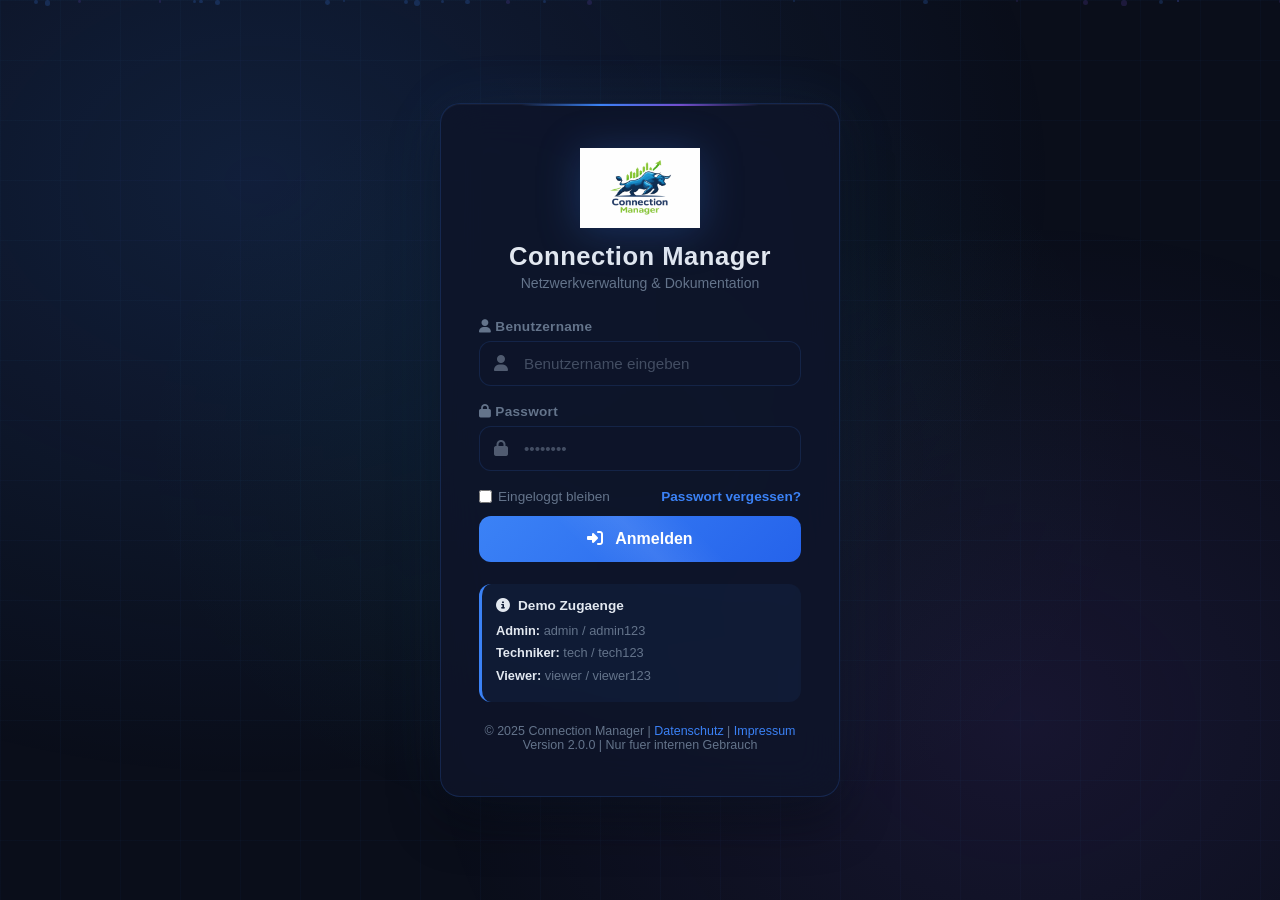
==== frontend/index.html @ 0a25d326 "Initial project cleanup for GitHub" ====
﻿<!doctype html>
<html lang="de">
<head>
  <meta charset="utf-8" />
  <meta name="viewport" content="width=device-width,initial-scale=1" />
  <title>Connection Manager</title>
  <link rel="icon" type="image/png" href="logo.png">
  <meta http-equiv="refresh" content="0; url=dashboard.html" />
  <link rel="stylesheet" href="styles.css" />
</head>
<body>
  <main class="page-wrap">
    <div class="card" style="max-width:560px; margin:60px auto; text-align:center;">
      <h1 class="card-title">Connection Manager</h1>
      <p class="card-subtitle">Weiterleitung zum Dashboard...</p>
      <p><a href="dashboard.html" class="btn btn-primary">Jetzt oeffnen</a></p>
    </div>
  </main>
  <script>
    window.location.replace("dashboard.html");
  </script>
</body>
</html>
---- frontend/styles.css ----
@import url("https://fonts.googleapis.com/css2?family=Inter:wght@400;500;600;700;800&display=swap");

:root {
  --topbar-height: 0px;
  --dock-zone-height: 112px;
  --dock-separator-height: 10px;
  --bg: #0a0a0c;
  --card: rgba(17, 24, 39, 0.72);
  --card-hover: rgba(30, 41, 59, 0.78);
  --text: #e2e8f0;
  --heading: #f8fafc;
  --muted: #94a3b8;
  --border: rgba(148, 163, 184, 0.18);
  --primary: #3b82f6;
  --secondary: #6366f1;
  --success: #10b981;
  --danger: #ef4444;
  --warn: #f59e0b;
  --shadow: 0 20px 44px rgba(0, 0, 0, 0.35);
  --radius-lg: 20px;
  --radius-md: 16px;
  --radius-sm: 12px;
}

/* ── Light Mode ───────────────────────────────────────────── */
body.light-mode {
  --bg: #f4f6f9;
  --card: rgba(255, 255, 255, 0.92);
  --card-hover: rgba(255, 255, 255, 1);
  --text: #1e293b;
  --heading: #0f172a;
  --muted: #64748b;
  --border: rgba(148, 163, 184, 0.28);
  --shadow: 0 4px 24px rgba(0, 0, 0, 0.06);
  --surface-2: #f1f5f9;
  --surface-3: #f8fafc;
  --card-bg: #ffffff;
  --text-muted: #64748b;
  background: linear-gradient(160deg, #f4f6f9 0%, #eaecf1 60%, #e2e5eb 100%) !important;
  color: #1e293b;
}

/* ── Dock / Navigation ── */
body.light-mode .dock-zone {
  background: linear-gradient(180deg, #e8eaef, #dfe2e8);
  border-top: 2px solid rgba(148, 163, 184, 0.3);
  box-shadow: 0 -8px 24px rgba(0, 0, 0, 0.04);
}
body.light-mode .bottom-dock {
  background: rgba(255, 255, 255, 0.97);
  border-color: rgba(148, 163, 184, 0.3);
  box-shadow: 0 8px 32px rgba(0, 0, 0, 0.08);
}
body.light-mode .dock-brand { color: #0f172a; }
body.light-mode .dock-item {
  background: rgba(255, 255, 255, 0.6);
  color: #475569;
}
body.light-mode .dock-item:hover {
  color: #1e293b;
  background: rgba(59, 130, 246, 0.08);
  border-color: rgba(59, 130, 246, 0.3);
}
body.light-mode .dock-item.active {
  color: #1e40af;
  border-color: rgba(59, 130, 246, 0.5);
  background: rgba(59, 130, 246, 0.1);
}

/* ── Cards ── */
body.light-mode .card {
  background: rgba(255, 255, 255, 0.92);
  border-color: rgba(148, 163, 184, 0.22);
  box-shadow: 0 2px 12px rgba(0, 0, 0, 0.04);
  backdrop-filter: none;
}

/* ── Form Controls ── */
body.light-mode input,
body.light-mode select,
body.light-mode textarea {
  background: #ffffff;
  border-color: rgba(148, 163, 184, 0.35);
  color: #1e293b;
}
body.light-mode input::placeholder,
body.light-mode textarea::placeholder {
  color: #94a3b8;
}
body.light-mode input:focus,
body.light-mode select:focus,
body.light-mode textarea:focus {
  border-color: rgba(59, 130, 246, 0.6);
  box-shadow: 0 0 0 3px rgba(59, 130, 246, 0.12);
}

/* ── Buttons ── */
body.light-mode .btn,
body.light-mode button.btn {
  background: #ffffff;
  border-color: rgba(148, 163, 184, 0.3);
  color: #334155;
  box-shadow: 0 1px 3px rgba(0, 0, 0, 0.04);
}
body.light-mode .btn:hover,
body.light-mode button.btn:hover {
  background: #f1f5f9;
  border-color: rgba(148, 163, 184, 0.45);
}
body.light-mode .btn-primary {
  background: linear-gradient(135deg, #3b82f6, #2563eb);
  border-color: rgba(59, 130, 246, 0.65);
  color: #ffffff;
}
body.light-mode .btn-primary:hover {
  background: linear-gradient(135deg, #2563eb, #1d4ed8);
}

/* ── Tables ── */
body.light-mode .table {
  --bs-table-bg: transparent;
  --bs-table-color: #1e293b;
  --bs-table-border-color: rgba(148, 163, 184, 0.2);
  color: #1e293b;
}
body.light-mode .table td,
body.light-mode .table th,
body.light-mode .table-striped > tbody > tr:nth-of-type(odd) > * {
  color: #1e293b;
}
body.light-mode .table-striped > tbody > tr:nth-of-type(odd) > * {
  --bs-table-accent-bg: rgba(59, 130, 246, 0.03);
}
body.light-mode .table-list-table thead th,
body.light-mode .table thead th,
body.light-mode .table-responsive thead th {
  background: #f1f5f9;
  color: #475569;
  border-bottom-color: rgba(148, 163, 184, 0.2);
}
body.light-mode .table-list-table tbody td {
  background: rgba(255, 255, 255, 0.6);
  border-bottom-color: rgba(148, 163, 184, 0.12);
}
body.light-mode .table-scroll,
body.light-mode .table-responsive {
  background: rgba(255, 255, 255, 0.7);
  border-color: rgba(148, 163, 184, 0.22);
}

/* ── Tabs ── */
body.light-mode .nav-tabs .nav-link {
  color: #64748b;
}
body.light-mode .nav-tabs .nav-link.active {
  color: #1e293b;
  background: rgba(59, 130, 246, 0.08);
  border-color: rgba(59, 130, 246, 0.3);
}

/* ── Modals ── */
body.light-mode .modal-content {
  background: #ffffff;
  border-color: rgba(148, 163, 184, 0.25);
  color: #1e293b;
}
body.light-mode .modal-bg .modal-panel {
  background: #ffffff;
  border-color: rgba(148, 163, 184, 0.25);
}
body.light-mode .cc-modal-shell {
  background: #ffffff;
  border-color: rgba(148, 163, 184, 0.25);
}
body.light-mode .cc-modal-header {
  background: #f8fafc;
  border-bottom-color: rgba(148, 163, 184, 0.2);
}

/* ── Toasts ── */
body.light-mode .toast {
  background: rgba(255, 255, 255, 0.96);
  border-color: rgba(148, 163, 184, 0.2);
  color: #1e293b;
}

/* ── Links ── */
body.light-mode a { color: #334155; }
body.light-mode a:hover { color: #0f172a; }

/* ── Scrollbars (light mode) ── */
body.light-mode ::-webkit-scrollbar { width: 6px; height: 6px; }
body.light-mode ::-webkit-scrollbar-thumb { background: rgba(148, 163, 184, 0.35); border-radius: 4px; }
body.light-mode ::-webkit-scrollbar-thumb:hover { background: rgba(148, 163, 184, 0.55); }
body.light-mode ::-webkit-scrollbar-track { background: rgba(148, 163, 184, 0.08); }

/* ── UserBox ── */
body.light-mode .userbox .ub-name { color: #0f172a; }
body.light-mode .userbox .ub-role { color: #64748b; }
body.light-mode .userbox .ub-logout {
  background: #ffffff;
  border-color: rgba(148, 163, 184, 0.3);
  color: #334155;
}

/* ── Accordion ── */
body.light-mode .accordion-item {
  background: #ffffff;
  border-color: rgba(148, 163, 184, 0.2);
}
body.light-mode .accordion-body {
  border-top-color: rgba(148, 163, 184, 0.15);
}

/* ── List group ── */
body.light-mode .list-group-item {
  background: #ffffff;
  border-color: rgba(148, 163, 184, 0.2);
  color: #475569;
}
body.light-mode .list-group-item.active,
body.light-mode .list-group-item:hover {
  background: rgba(59, 130, 246, 0.06);
  border-color: rgba(59, 130, 246, 0.25);
  color: #1e40af;
}

/* ── Stat cards ── */
body.light-mode .stat-card {
  background: #ffffff;
  border-color: rgba(148, 163, 184, 0.2);
}

/* ── Empty state ── */
body.light-mode .empty-state {
  border-color: rgba(148, 163, 184, 0.3);
  color: #64748b;
}

/* ── Patchpanel Explorer ── */
body.light-mode .pp-card {
  background: #ffffff;
  border-color: rgba(148, 163, 184, 0.2);
}
body.light-mode .pp-detail-slot {
  background: #ffffff;
  border-color: rgba(148, 163, 184, 0.2);
}
body.light-mode .pp-explorer-sidebar { color: #334155; }
body.light-mode .pp-acc-head { color: #475569; }
body.light-mode .pp-acc-head.active { color: #2563eb; background: rgba(59, 130, 246, 0.06); }
body.light-mode .pp-loc-item { color: #334155; }
body.light-mode .pp-loc-item.active { color: #2563eb; background: rgba(59, 130, 246, 0.08); }
body.light-mode .pp-port-popup {
  background: #ffffff;
  border-color: rgba(148, 163, 184, 0.25);
  box-shadow: 0 8px 28px rgba(0, 0, 0, 0.1);
}
body.light-mode .pp-cass-mini-card {
  background: #f8fafc;
  border-color: rgba(148, 163, 184, 0.2);
}

/* ── Cross-Connect modal ── */
body.light-mode .cc-side-card {
  background: #f8fafc;
  border-color: rgba(148, 163, 184, 0.2);
}

/* ── Cassette ── */
body.light-mode .cassette-card {
  background: #f8fafc;
  border-color: rgba(148, 163, 184, 0.2);
}

/* Theme toggle button in dock */
.theme-toggle-btn {
  border: 1px solid var(--border);
  background: rgba(148, 163, 184, 0.1);
  color: var(--muted);
  border-radius: 10px;
  width: 36px; height: 36px;
  display: flex; align-items: center; justify-content: center;
  cursor: pointer;
  font-size: 1.1rem;
  transition: background 0.2s, border-color 0.2s, color 0.2s;
  flex-shrink: 0;
}
.theme-toggle-btn:hover {
  background: rgba(59, 130, 246, 0.15);
  border-color: rgba(59, 130, 246, 0.35);
  color: var(--text);
}

* {
  box-sizing: border-box;
}

html,
body {
  height: 100%;
  width: 100%;
}

body {
  margin: 0;
  min-height: 100%;
  display: flex;
  flex-direction: column;
  color: var(--text);
  background:
    radial-gradient(960px 460px at 8% -24%, rgba(59, 130, 246, 0.2), transparent 60%),
    radial-gradient(900px 500px at 110% 12%, rgba(99, 102, 241, 0.16), transparent 58%),
    linear-gradient(160deg, #08080a 0%, #0b0b0e 60%, #0f1118 100%);
  font-family: "Inter", "Segoe UI", Tahoma, sans-serif;
  line-height: 1.45;
  overflow: hidden;
}

body,
.card,
.topbar,
.row,
.table {
  color: var(--text);
}

h1,
h2,
h3 {
  color: var(--heading);
}

a {
  color: var(--text);
  text-decoration: none;
}

a:hover {
  color: #ffffff;
}

.topbar {
  display: none !important;
}

.topbar-inner {
  width: 100%;
  max-width: none !important;
  margin: 0 !important;
  height: var(--topbar-height);
  padding: 0 24px;
  display: flex;
  align-items: center;
  justify-content: center;
  gap: 10px;
}

.topbar-title {
  font-size: 1.05rem;
  font-weight: 800;
  letter-spacing: 0.3px;
  text-align: center;
}

.topbar-links {
  margin-left: auto;
  display: flex;
  align-items: center;
  gap: 8px;
  flex-wrap: wrap;
}

.topbar-links a {
  padding: 8px 12px;
  border-radius: 10px;
  border: 1px solid transparent;
  color: var(--muted);
  font-size: 0.9rem;
  transition: all 0.2s ease;
}

.topbar-links a.active,
.topbar-links a:hover {
  color: var(--text);
  border-color: var(--border);
  background: rgba(30, 41, 59, 0.35);
}

.page-wrap {
  flex: 1;
  min-height: 0;
  width: 100% !important;
  max-width: none !important;
  margin: 0 !important;
  padding: 0 !important;
  overflow: hidden;
}

.app-shell {
  min-height: 100%;
  width: 100%;
  max-width: none !important;
  display: grid;
  grid-template-rows: 1fr;
}

.main-content,
.main {
  height: calc(100vh - var(--topbar-height) - var(--dock-zone-height) - var(--dock-separator-height));
  width: 100%;
  max-width: none !important;
  margin: 0 !important;
  min-height: 0;
  overflow: hidden;
  overscroll-behavior: none;
  padding: 10px 24px 12px;
}

/* Migration-Audit: allow vertical scrolling */
.migration-audit-page .main-content {
  overflow-y: auto;
}
.migration-audit-page .main-content::-webkit-scrollbar { width: 6px; }
.migration-audit-page .main-content::-webkit-scrollbar-thumb { background: #555; border-radius: 4px; }
.migration-audit-page .main-content::-webkit-scrollbar-thumb:hover { background: #777; }
.migration-audit-page .main-content::-webkit-scrollbar-track { background: rgba(255,255,255,.05); border-radius: 4px; }

/* KW-Planning: allow vertical scrolling */
.kw-planning-page .main-content {
  overflow-y: auto;
}
.kw-planning-page .main-content::-webkit-scrollbar { width: 6px; }
.kw-planning-page .main-content::-webkit-scrollbar-thumb { background: #555; border-radius: 4px; }
.kw-planning-page .main-content::-webkit-scrollbar-thumb:hover { background: #777; }
.kw-planning-page .main-content::-webkit-scrollbar-track { background: rgba(255,255,255,.05); border-radius: 4px; }

/* Historical-Archive: allow vertical scrolling */
.historical-archive-page .main-content {
  overflow-y: auto;
}
.historical-archive-page .main-content::-webkit-scrollbar { width: 6px; }
.historical-archive-page .main-content::-webkit-scrollbar-thumb { background: #555; border-radius: 4px; }
.historical-archive-page .main-content::-webkit-scrollbar-thumb:hover { background: #777; }
.historical-archive-page .main-content::-webkit-scrollbar-track { background: rgba(255,255,255,.05); border-radius: 4px; }

.container,
.container-sm,
.container-md,
.container-lg,
.container-xl,
.container-xxl,
.content,
.wrapper,
.page {
  max-width: none !important;
  width: 100% !important;
  margin: 0 !important;
}

.card {
  background: var(--card);
  border: 1px solid var(--border);
  border-radius: var(--radius-lg);
  box-shadow: var(--shadow);
  backdrop-filter: blur(14px);
  padding: 18px;
}

.card + .card {
  margin-top: 14px;
}

.card-title {
  margin: 0 0 8px;
  font-size: 1.2rem;
  font-weight: 700;
}

.card-subtitle,
.muted {
  color: var(--muted);
}

.small {
  font-size: 0.85rem;
}

.mono {
  font-family: ui-monospace, SFMono-Regular, Menlo, Monaco, Consolas, "Liberation Mono", "Courier New", monospace;
}

.top-toolbar {
  display: flex;
  align-items: center;
  gap: 12px;
  flex-wrap: wrap;
}

.top-toolbar .grow {
  flex: 1 1 280px;
}

.input,
.select,
.textarea,
input,
select,
textarea {
  width: 100%;
  color: var(--text);
  background: rgba(2, 6, 23, 0.6);
  border: 1px solid var(--border);
  border-radius: 14px;
  padding: 11px 12px;
  font-size: 0.94rem;
  outline: none;
  transition: border-color 0.2s ease, box-shadow 0.2s ease, background 0.2s ease;
}

.input::placeholder,
textarea::placeholder,
input::placeholder {
  color: var(--muted);
}

.input:focus,
.select:focus,
.textarea:focus,
input:focus,
select:focus,
textarea:focus {
  border-color: rgba(59, 130, 246, 0.78);
  box-shadow: 0 0 0 3px rgba(59, 130, 246, 0.22);
}

.btn,
button.btn {
  border: 1px solid var(--border);
  background: rgba(30, 41, 59, 0.5);
  color: var(--text);
  border-radius: 14px;
  padding: 10px 14px;
  font-weight: 600;
  cursor: pointer;
  transition: transform 0.15s ease, background 0.2s ease, border-color 0.2s ease;
}

.btn:hover,
button.btn:hover {
  transform: translateY(-1px);
  background: var(--card-hover);
  border-color: rgba(148, 163, 184, 0.36);
}

.btn:disabled,
button.btn:disabled {
  opacity: 0.55;
  cursor: not-allowed;
  transform: none;
}

.btn-primary {
  background: linear-gradient(135deg, var(--primary), #2563eb);
  border-color: rgba(59, 130, 246, 0.65);
  color: #ffffff;
}

.btn-primary:hover {
  background: linear-gradient(135deg, #2563eb, #1d4ed8);
}

.btn-secondary {
  background: linear-gradient(135deg, var(--secondary), #4f46e5);
  border-color: rgba(99, 102, 241, 0.65);
  color: #ffffff;
}

.btn-secondary:hover {
  background: linear-gradient(135deg, #4f46e5, #4338ca);
}

.btn-success {
  background: linear-gradient(135deg, var(--success), #059669);
  border-color: rgba(16, 185, 129, 0.55);
  color: #ffffff;
}

.btn-danger {
  background: linear-gradient(135deg, var(--danger), #dc2626);
  border-color: rgba(239, 68, 68, 0.55);
  color: #ffffff;
}

.badge {
  display: inline-flex;
  align-items: center;
  border-radius: 999px;
  padding: 4px 10px;
  font-size: 0.74rem;
  line-height: 1.1;
  font-weight: 700;
  border: 1px solid transparent;
  text-transform: lowercase;
}

.badge-success {
  background: rgba(16, 185, 129, 0.2);
  color: #6ee7b7;
  border-color: rgba(16, 185, 129, 0.4);
}

.badge-warning {
  background: rgba(245, 158, 11, 0.2);
  color: #fcd34d;
  border-color: rgba(245, 158, 11, 0.36);
}

.badge-danger {
  background: rgba(239, 68, 68, 0.2);
  color: #fca5a5;
  border-color: rgba(239, 68, 68, 0.36);
}

.badge-neutral {
  background: rgba(148, 163, 184, 0.14);
  color: #cbd5e1;
  border-color: rgba(148, 163, 184, 0.3);
}

.align-right {
  text-align: right;
}

.table-scroll {
  border: 1px solid var(--border);
  border-radius: 14px;
  background: rgba(12, 12, 17, 0.45);
  overflow: auto;
  width: 100%;
  max-width: none;
  max-height: calc(100vh - var(--topbar-height) - var(--dock-zone-height) - 180px);
}

.table-list-table,
.table-list {
  width: 100%;
  border-collapse: separate;
  border-spacing: 0;
}

.table-list-table thead th,
.table thead th,
.table-responsive thead th {
  position: sticky;
  top: 0;
  z-index: 5;
  background: rgba(15, 23, 42, 0.95);
  color: #cbd5e1;
  border-bottom: 1px solid var(--border);
  padding: 12px;
  text-align: left;
  font-size: 0.78rem;
  text-transform: uppercase;
  letter-spacing: 0.4px;
}

.table-list-table tbody td {
  border-bottom: 1px solid rgba(148, 163, 184, 0.14);
  padding: 12px;
  vertical-align: top;
  background: rgba(15, 23, 42, 0.28);
}

.table-list-table tbody tr:hover td {
  background: rgba(30, 41, 59, 0.35);
}

.row-actions {
  display: inline-flex;
  align-items: center;
  gap: 8px;
  justify-content: flex-end;
}

.table-list-rows {
  display: grid;
  gap: 10px;
}

.table-list-rows .row {
  display: grid;
  grid-template-columns: 140px 150px 1fr 1fr 140px 170px;
  gap: 12px;
  align-items: center;
  border: 1px solid var(--border);
  border-radius: 14px;
  background: rgba(12, 12, 18, 0.55);
  padding: 12px;
}

.table-list-rows .row.header {
  background: rgba(30, 41, 59, 0.35);
  color: #cbd5e1;
  font-size: 0.8rem;
  text-transform: uppercase;
  letter-spacing: 0.4px;
}

@media (max-width: 1300px) {
  .table-list-rows .row {
    grid-template-columns: 1fr;
    align-items: start;
  }

  .table-list-rows .row.header {
    display: none;
  }

  .row-actions {
    justify-content: flex-start;
  }

  .table-scroll { max-height: none; }
}

.skeleton-row td {
  padding: 12px;
}

.skeleton-line {
  width: 100%;
  height: 36px;
  border-radius: 10px;
  position: relative;
  overflow: hidden;
  background: rgba(148, 163, 184, 0.12);
}

.skeleton-line::after {
  content: "";
  position: absolute;
  inset: 0;
  transform: translateX(-100%);
  background: linear-gradient(90deg, transparent, rgba(148, 163, 184, 0.2), transparent);
  animation: shimmer 1.2s infinite;
}

@keyframes shimmer {
  100% {
    transform: translateX(100%);
  }
}

.accordion {
  display: grid;
  gap: 12px;
}

.accordion-item {
  border: 1px solid var(--border);
  border-radius: var(--radius-md);
  background: rgba(17, 17, 24, 0.72);
  overflow: hidden;
}

.accordion-header {
  width: 100%;
  border: 0;
  background: transparent;
  color: var(--text);
  padding: 14px 16px;
  text-align: left;
  display: flex;
  justify-content: space-between;
  align-items: center;
  font-weight: 700;
  cursor: pointer;
}

.accordion-body {
  padding: 0 16px 16px;
  border-top: 1px solid var(--border);
}

.accordion-item[data-open="false"] .accordion-body {
  display: none;
}

.form-grid {
  display: grid;
  grid-template-columns: repeat(2, minmax(0, 1fr));
  gap: 12px;
}

.field label {
  display: block;
  margin-bottom: 6px;
}

.form-grid .span-2 {
  grid-column: 1 / -1;
}

@media (max-width: 920px) {
  .form-grid {
    grid-template-columns: 1fr;
  }

  .form-grid .span-2 {
    grid-column: auto;
  }
}

.cc-modal-backdrop {
  position: fixed;
  inset: 0;
  background: rgba(0, 0, 0, 0.75);
  z-index: 120;
  overflow: auto;
  padding: 24px;
  display: flex;
  align-items: flex-start;
  justify-content: center;
  padding-top: 60px;
}

.cc-modal-shell {
  max-width: 1160px;
  margin: 0 auto;
  max-height: calc(100vh - 48px);
  overflow: auto;
  padding: 0;
  background: var(--surface-2, #1e293b);
  border: 1px solid var(--border);
  border-radius: 16px;
  box-shadow: 0 12px 48px rgba(0, 0, 0, 0.6);
}

.cc-modal-header {
  position: sticky;
  top: 0;
  z-index: 2;
  display: flex;
  align-items: center;
  justify-content: space-between;
  gap: 12px;
  padding: 16px 18px;
  border-bottom: 1px solid var(--border);
  background: rgba(10, 12, 20, 0.94);
  backdrop-filter: blur(14px);
}

.cc-modal-actions {
  display: flex;
  align-items: center;
  gap: 8px;
  flex-wrap: wrap;
}

.cc-modal-body {
  padding: 16px 18px 18px;
  display: grid;
  gap: 14px;
}

.cc-section {
  display: grid;
  gap: 10px;
}

.cc-section-title {
  font-size: 0.8rem;
  letter-spacing: 0.08em;
  text-transform: uppercase;
  color: var(--muted);
  font-weight: 700;
}

.cc-general-grid {
  display: grid;
  grid-template-columns: repeat(2, minmax(0, 1fr));
  gap: 10px;
}

.cc-sides-grid {
  display: grid;
  grid-template-columns: repeat(2, minmax(0, 1fr));
  gap: 10px;
}

.cc-side-card {
  border: 1px solid var(--border);
  border-radius: 14px;
  background: rgba(15, 23, 42, 0.38);
  padding: 12px;
  display: grid;
  gap: 10px;
}

.cc-card-title {
  font-weight: 700;
  font-size: 0.96rem;
}

.cc-side-grid {
  display: grid;
  grid-template-columns: repeat(2, minmax(0, 1fr));
  gap: 10px;
}

.cc-field {
  display: grid;
  gap: 6px;
}

.cc-label {
  font-size: 0.76rem;
  color: var(--muted);
  letter-spacing: 0.02em;
  text-transform: uppercase;
  font-weight: 700;
}

.cc-inline-field {
  display: flex;
  align-items: center;
  gap: 8px;
}

.cc-inline-field .select {
  flex: 1 1 auto;
}

.cc-meta-row {
  display: flex;
  align-items: center;
  justify-content: space-between;
  gap: 8px;
}

.cc-error {
  min-height: 1.05em;
  font-size: 0.76rem;
  color: #fca5a5;
}

.cc-map-row {
  display: grid;
  grid-template-columns: 90px minmax(0, 1fr);
  gap: 10px;
  align-items: start;
}

.cc-map-label {
  font-size: 0.8rem;
  color: var(--muted);
  text-transform: uppercase;
  letter-spacing: 0.08em;
  padding-top: 8px;
  font-weight: 700;
}

.cc-map-fields {
  display: grid;
  grid-template-columns: repeat(2, minmax(0, 1fr));
  gap: 10px;
}

.cc-map-footer {
  display: flex;
  align-items: center;
  justify-content: space-between;
  gap: 10px;
  flex-wrap: wrap;
}

.cc-checkbox {
  display: inline-flex;
  align-items: center;
  gap: 8px;
  font-size: 0.82rem;
}

.cc-cell {
  display: grid;
  gap: 2px;
}

.cc-cell-line {
  color: var(--text);
  font-size: 0.85rem;
  font-weight: 600;
}

.cc-cell-sub {
  color: var(--muted);
  font-size: 0.77rem;
}

.badge-free {
  background: rgba(16, 185, 129, 0.2);
  color: #6ee7b7;
  border-color: rgba(16, 185, 129, 0.42);
}

.badge-occupied {
  background: rgba(245, 158, 11, 0.2);
  color: #fcd34d;
  border-color: rgba(245, 158, 11, 0.42);
}

.badge-unavailable {
  background: rgba(239, 68, 68, 0.2);
  color: #fca5a5;
  border-color: rgba(239, 68, 68, 0.42);
}

@media (max-width: 1060px) {
  .cc-general-grid,
  .cc-sides-grid,
  .cc-side-grid,
  .cc-map-fields {
    grid-template-columns: 1fr;
  }
}

@media (max-width: 860px) {
  .cc-modal-backdrop {
    padding: 12px;
  }

  .cc-modal-shell {
    max-height: calc(100vh - 24px);
  }

  .cc-modal-header {
    flex-direction: column;
    align-items: stretch;
  }

  .cc-modal-actions {
    justify-content: flex-end;
  }

  .cc-map-row {
    grid-template-columns: 1fr;
    gap: 6px;
  }

  .cc-map-label {
    padding-top: 0;
  }
}

.toast-wrap {
  position: fixed;
  right: 16px;
  top: calc(var(--topbar-height) + 10px);
  z-index: 200;
  display: grid;
  gap: 8px;
  max-width: 360px;
}

.toast {
  background: rgba(14, 14, 20, 0.92);
  border: 1px solid var(--border);
  border-left: 4px solid #64748b;
  border-radius: 12px;
  padding: 10px 12px;
  color: var(--text);
  font-size: 0.88rem;
}

.toast.success {
  border-left-color: var(--success);
}

.toast.error {
  border-left-color: var(--danger);
}

.toast.info {
  border-left-color: var(--primary);
}

.spinner {
  width: 18px;
  height: 18px;
  border: 2px solid rgba(148, 163, 184, 0.35);
  border-top-color: var(--primary);
  border-radius: 50%;
  animation: spin 0.7s linear infinite;
}

@keyframes spin {
  from {
    transform: rotate(0deg);
  }
  to {
    transform: rotate(360deg);
  }
}

.stat-grid {
  display: grid;
  grid-template-columns: repeat(3, minmax(0, 1fr));
  gap: 10px;
}

@media (max-width: 920px) {
  .stat-grid {
    grid-template-columns: 1fr;
  }
}

.stat-card {
  background: rgba(15, 23, 42, 0.38);
  border: 1px solid var(--border);
  border-radius: 14px;
  padding: 12px;
}

.stat-card .value {
  font-size: 1.25rem;
  font-weight: 800;
}

.empty-state {
  margin-top: 10px;
  padding: 24px;
  border: 1px dashed var(--border);
  border-radius: 14px;
  color: var(--muted);
  text-align: center;
}

.list-group {
  display: grid;
  gap: 8px;
}

.list-group-item {
  border-radius: 12px;
  border: 1px solid var(--border);
  background: rgba(13, 13, 18, 0.55);
  color: var(--muted);
  padding: 10px 12px;
}

.list-group-item.active,
.list-group-item:hover {
  background: rgba(59, 130, 246, 0.2);
  border-color: rgba(59, 130, 246, 0.45);
  color: #dbeafe;
}

.userbox {
  display: flex;
  align-items: center;
  gap: 10px;
  margin-left: 8px;
  color: var(--text);
}

.userbox .ub-name {
  font-weight: 700;
}

.userbox .ub-role {
  font-size: 0.78rem;
  color: var(--muted);
}

.userbox .ub-logout {
  background: transparent;
  border: 1px solid var(--border);
  color: var(--text);
  border-radius: 10px;
  padding: 7px 10px;
  cursor: pointer;
}

.dock-zone {
  position: fixed;
  left: 0;
  right: 0;
  bottom: 0;
  height: calc(var(--dock-zone-height) + var(--dock-separator-height));
  z-index: 900;
  pointer-events: none;
  background: #111827;
  backdrop-filter: none;
  border-top: 2px solid rgba(148, 163, 184, 0.24);
  box-shadow:
    0 -18px 36px rgba(0, 0, 0, 0.55),
    inset 0 1px 0 rgba(226, 232, 240, 0.06);
}

.bottom-dock {
  position: fixed;
  left: 50%;
  bottom: 20px;
  transform: translateX(-50%);
  z-index: 950;
  display: flex;
  align-items: center;
  gap: 10px;
  padding: 10px 12px;
  border-radius: 20px;
  border: 1px solid var(--border);
  background: rgba(17, 24, 39, 0.98);
  backdrop-filter: none;
  box-shadow: 0 16px 40px rgba(0, 0, 0, 0.4);
  max-width: calc(100vw - 24px);
  overflow-x: auto;
}

.dock-meta {
  display: inline-flex;
  align-items: center;
  gap: 10px;
  padding-right: 10px;
  margin-right: 2px;
  border-right: 1px solid rgba(148, 163, 184, 0.18);
  flex: 0 0 auto;
}

.dock-brand {
  font-size: 0.96rem;
  font-weight: 800;
  color: var(--text);
  white-space: nowrap;
  padding: 0 4px;
}

.dock-userbox {
  margin-left: 0;
  flex: 0 0 auto;
}

.dock-item {
  border: 1px solid transparent;
  background: rgba(15, 23, 42, 0.4);
  color: var(--muted);
  border-radius: 14px;
  padding: 9px 14px;
  font-size: 0.84rem;
  font-weight: 700;
  white-space: nowrap;
  text-decoration: none;
  cursor: pointer;
}

.dock-item:hover {
  color: var(--text);
  border-color: rgba(59, 130, 246, 0.35);
}

.dock-item.active {
  color: #dbeafe;
  border-color: rgba(59, 130, 246, 0.55);
  background: rgba(59, 130, 246, 0.24);
}

.table {
  --bs-table-bg: transparent;
  --bs-table-color: var(--text);
  --bs-table-border-color: rgba(148, 163, 184, 0.2);
  color: var(--text);
}

.table td,
.table th,
.table-striped > tbody > tr:nth-of-type(odd) > * {
  color: var(--text);
}

.table-striped > tbody > tr:nth-of-type(odd) > * {
  --bs-table-accent-bg: rgba(148, 163, 184, 0.05);
}

.table-responsive {
  border: 1px solid var(--border);
  border-radius: 14px;
  background: rgba(12, 12, 17, 0.45);
  overflow: auto;
  width: 100%;
  max-width: none !important;
  max-height: calc(100vh - var(--topbar-height) - var(--dock-zone-height) - 170px);
}

.modal-content {
  background: rgba(20, 24, 34, 0.94);
  border: 1px solid var(--border);
  color: var(--text);
}

.nav-tabs .nav-link {
  color: var(--muted);
  border-color: transparent;
}

.nav-tabs .nav-link.active {
  color: var(--text);
  background: rgba(59, 130, 246, 0.2);
  border-color: rgba(59, 130, 246, 0.45);
}

.alert {
  border-radius: 12px;
}

.dashboard-grid {
  display: grid;
  grid-template-columns: repeat(3, minmax(0, 1fr));
  gap: 12px;
}

@media (max-width: 1080px) {
  .dashboard-grid {
    grid-template-columns: repeat(2, minmax(0, 1fr));
  }
}

@media (max-width: 720px) {
  .dashboard-grid {
    grid-template-columns: 1fr;
  }
}

.dashboard-card {
  display: block;
  border: 1px solid var(--border);
  border-radius: 16px;
  padding: 14px;
  background: rgba(15, 23, 42, 0.35);
  transition: transform 0.15s ease, border-color 0.2s ease, background 0.2s ease;
}

.dashboard-card:hover {
  transform: translateY(-2px);
  border-color: rgba(59, 130, 246, 0.45);
  background: rgba(30, 41, 59, 0.42);
}

.dashboard-value {
  font-size: 1.9rem;
  font-weight: 800;
  line-height: 1.1;
  margin: 6px 0 8px;
}

/* ── Patchpanel Explorer ────────────────────────────────────── */
.pp-explorer-header { padding: 16px 20px; }
.pp-header-row {
  display: flex;
  align-items: flex-start;
  justify-content: space-between;
  gap: 16px;
  flex-wrap: wrap;
}
.pp-header-actions {
  display: flex;
  align-items: center;
  gap: 10px;
  flex-wrap: wrap;
}
.pp-search-input { width: 300px; min-width: 180px; }

.pp-explorer-grid {
  display: grid;
  grid-template-columns: 230px minmax(0, 1fr) minmax(420px, 480px);
  gap: 14px;
  min-height: 0;
}
/* compare mode: give detail zone enough room for two compact panels */
.pp-explorer-grid:has(.pp-compare-mode) {
  grid-template-columns: 230px minmax(0,1fr) auto;
}
@media (max-width: 1400px) {
  .pp-explorer-grid {
    grid-template-columns: 220px minmax(0, 1fr);
  }
  .pp-detail-zone { grid-column: 1 / -1; }
}
@media (max-width: 900px) {
  .pp-explorer-grid { grid-template-columns: 1fr; }
}

/* ── Sidebar (Accordion) ──────────────────────────────────── */
.pp-explorer-sidebar {
  padding: 10px;
  overflow-y: auto;
  max-height: calc(100vh - var(--topbar-height) - var(--dock-zone-height) - 180px);
}

/* accordion section */
.pp-acc-section { margin-bottom: 2px; }
.pp-acc-head {
  display: flex;
  align-items: center;
  gap: 6px;
  padding: 8px 10px;
  border-radius: 8px;
  cursor: pointer;
  font-size: 0.82rem;
  font-weight: 700;
  color: var(--muted);
  text-transform: uppercase;
  letter-spacing: 0.04em;
  user-select: none;
  transition: background 0.15s;
}
.pp-acc-head:hover { background: rgba(59, 130, 246, 0.06); }
.pp-acc-head.active { background: rgba(59, 130, 246, 0.12); color: #60a5fa; }
.pp-acc-arrow {
  display: inline-block;
  font-size: 0.6rem;
  transition: transform 0.2s;
}
.pp-acc-arrow.open { transform: rotate(90deg); }
.pp-acc-label { flex: 1; }
.pp-acc-body {
  display: flex;
  flex-direction: column;
  gap: 1px;
  padding-left: 6px;
  margin-bottom: 4px;
}

.pp-loc-item {
  display: flex;
  justify-content: space-between;
  align-items: center;
  padding: 6px 10px;
  border-radius: 8px;
  cursor: pointer;
  font-size: 0.82rem;
  color: var(--text);
  transition: background 0.15s;
}
.pp-loc-item:hover { background: rgba(59, 130, 246, 0.08); }
.pp-loc-item.active {
  background: rgba(59, 130, 246, 0.18);
  color: #60a5fa;
  font-weight: 600;
}
.pp-loc-name {
  overflow: hidden;
  text-overflow: ellipsis;
  white-space: nowrap;
  flex: 1;
  min-width: 0;
}
.pp-loc-count {
  font-size: 0.76rem;
  color: var(--muted);
  background: rgba(148, 163, 184, 0.12);
  padding: 1px 8px;
  border-radius: 10px;
  font-weight: 600;
}
.pp-loc-item.active .pp-loc-count {
  color: #60a5fa;
  background: rgba(59, 130, 246, 0.14);
}

/* ── Cards panel (middle) ─────────────────────────────────── */
.pp-explorer-cards {
  display: flex;
  flex-direction: column;
  gap: 10px;
  min-height: 0;
}
.pp-cards-header {
  display: flex;
  align-items: baseline;
  gap: 10px;
  padding: 0 2px;
}
.pp-cards-title { font-weight: 700; font-size: 1.05rem; }
.pp-cards-grid {
  display: grid;
  grid-template-columns: repeat(auto-fill, minmax(230px, 1fr));
  gap: 10px;
  overflow-y: auto;
  max-height: calc(100vh - var(--topbar-height) - var(--dock-zone-height) - 210px);
  padding-right: 4px;
}
.pp-card {
  background: var(--card-bg, rgba(15, 23, 42, 0.55));
  border: 1px solid var(--border);
  border-radius: 12px;
  padding: 14px;
  cursor: pointer;
  transition: border-color 0.15s, box-shadow 0.15s;
}
.pp-card:hover {
  border-color: rgba(59, 130, 246, 0.35);
  box-shadow: 0 0 0 1px rgba(59, 130, 246, 0.15);
}
.pp-card.active {
  border-color: rgba(59, 130, 246, 0.6);
  box-shadow: 0 0 0 2px rgba(59, 130, 246, 0.2);
}
.pp-card.compare {
  border-color: rgba(168, 85, 247, 0.55);
  box-shadow: 0 0 0 2px rgba(168, 85, 247, 0.18);
}
.pp-card-name {
  font-weight: 700;
  font-size: 0.88rem;
  margin-bottom: 2px;
  white-space: nowrap;
  overflow: hidden;
  text-overflow: ellipsis;
}
.pp-card-loc {
  font-size: 0.76rem;
  margin-bottom: 8px;
  white-space: nowrap;
  overflow: hidden;
  text-overflow: ellipsis;
}
.pp-card-bar {
  display: flex;
  height: 6px;
  border-radius: 3px;
  overflow: hidden;
  background: rgba(148, 163, 184, 0.15);
  margin-bottom: 6px;
}
.pp-bar-free  { background: rgba(16, 185, 129, 0.7); transition: width .3s; }
.pp-bar-occ   { background: rgba(239, 68, 68, 0.7);  transition: width .3s; }
.pp-card-stats { display: flex; gap: 8px; font-size: 0.76rem; font-weight: 600; }
.pp-stat-free  { color: #10b981; }
.pp-stat-occ   { color: #ef4444; }
.pp-stat-total { font-weight: 500; }

/* ── Detail panel (right) ─────────────────────────────────── */
.pp-detail-zone {
  display: flex;
  flex-direction: column;
  gap: 10px;
  overflow-y: auto;
  max-height: calc(100vh - var(--topbar-height) - var(--dock-zone-height) - 180px);
  padding: 4px;
}
.pp-detail-zone.pp-compare-mode {
  flex-direction: row;
  gap: 14px;
}
.pp-detail-zone.pp-compare-mode > div {
  flex: 0 1 480px;
  min-width: 0;
  max-width: 480px;
  overflow-y: auto;
  max-height: calc(100vh - var(--topbar-height) - var(--dock-zone-height) - 200px);
}
.pp-detail-slot {
  padding: 14px;
  border: 1px solid var(--border);
  border-radius: 12px;
  background: var(--card-bg, rgba(15, 23, 42, 0.55));
  overflow-y: auto;
  max-height: 100%;
}
.pp-slot-head {
  display: flex;
  align-items: flex-start;
  gap: 8px;
  margin-bottom: 10px;
}
.pp-close-btn {
  flex-shrink: 0;
  width: 28px;
  height: 28px;
  border: 1px solid var(--border);
  border-radius: 8px;
  background: rgba(148, 163, 184, 0.08);
  color: var(--muted);
  font-size: 1.1rem;
  cursor: pointer;
  display: flex;
  align-items: center;
  justify-content: center;
  transition: background 0.15s, color 0.15s;
}
.pp-close-btn:hover { background: rgba(239, 68, 68, 0.18); color: #ef4444; }

.pp-detail-head { margin-bottom: 14px; }
.pp-detail-title { font-size: 1.05rem; font-weight: 700; margin-bottom: 2px; }
.pp-detail-loc { margin-bottom: 10px; font-size: 0.8rem; }
.pp-detail-stats { display: flex; gap: 10px; margin-bottom: 4px; }
.pp-dstat {
  display: flex;
  flex-direction: column;
  align-items: center;
  padding: 8px 16px;
  border-radius: 10px;
  min-width: 64px;
}
.pp-dstat.free       { background: rgba(16, 185, 129, 0.12); border: 1px solid rgba(16, 185, 129, 0.3); }
.pp-dstat.occupied   { background: rgba(239, 68, 68, 0.12);  border: 1px solid rgba(239, 68, 68, 0.3); }
.pp-dstat.unavailable{ background: rgba(148, 163, 184, 0.1);  border: 1px solid rgba(148, 163, 184, 0.25); }
.pp-dstat-n { font-size: 1.2rem; font-weight: 800; }
.pp-dstat.free .pp-dstat-n       { color: #10b981; }
.pp-dstat.occupied .pp-dstat-n   { color: #ef4444; }
.pp-dstat.unavailable .pp-dstat-n{ color: #94a3b8; }
.pp-dstat-l {
  font-size: 0.72rem;
  color: var(--muted);
  text-transform: uppercase;
  letter-spacing: 0.03em;
}
.pp-detail-toolbar {
  display: flex;
  gap: 6px;
  margin-bottom: 12px;
}
.pp-view-btn { font-size: 0.78rem; padding: 4px 12px; border-radius: 6px; opacity: 0.6; }
.pp-view-btn.active { opacity: 1; background: rgba(59, 130, 246, 0.18); color: #60a5fa; }
.pp-port-detail { margin-top: 12px; padding: 10px 0; border-top: 1px solid var(--border); }
.pp-port-info { padding: 4px 0; }
.pp-port-info-title { font-weight: 700; font-size: 0.95rem; margin-bottom: 4px; }

/* ── Empty states ─────────────────────────────────────────── */
.pp-empty-state {
  display: flex;
  flex-direction: column;
  align-items: center;
  justify-content: center;
  padding: 40px 20px;
  text-align: center;
  gap: 6px;
}
.pp-empty-icon  { font-size: 2rem; margin-bottom: 4px; opacity: 0.5; }
.pp-empty-title { font-weight: 700; font-size: 0.95rem; }
.pp-empty-sub   { max-width: 260px; }

/* ── Port popup (floating) ────────────────────────────────── */
.pp-port-popup {
  position: fixed;
  z-index: 900;
  display: none;
  width: 260px;
  background: var(--surface-2, #1e293b);
  border: 1px solid var(--border);
  border-radius: 12px;
  box-shadow: 0 8px 28px rgba(0,0,0,.45);
  overflow: hidden;
}
.pp-popup-head {
  display: flex;
  align-items: center;
  justify-content: space-between;
  padding: 10px 12px;
  border-bottom: 1px solid var(--border);
}
.pp-popup-title  { font-weight: 700; font-size: 0.88rem; }
.pp-popup-close  {
  width: 24px; height: 24px;
  border: none; background: none;
  color: var(--muted); cursor: pointer;
  font-size: 1.1rem; display: flex;
  align-items: center; justify-content: center;
  border-radius: 6px;
}
.pp-popup-close:hover { background: rgba(239, 68, 68, 0.15); color: #ef4444; }
.pp-popup-body { padding: 10px 12px; }
.pp-popup-serial {
  display: flex;
  align-items: center;
  gap: 6px;
  margin: 6px 0;
  background: rgba(15, 23, 42, 0.5);
  padding: 6px 8px;
  border-radius: 8px;
  border: 1px solid var(--border);
}
.pp-popup-serial .mono { flex: 1; font-size: 0.78rem; }
.pp-popup-copy {
  border: none; background: none;
  cursor: pointer; font-size: 0.85rem;
  opacity: 0.7; transition: opacity 0.15s;
}
.pp-popup-copy:hover { opacity: 1; }

/* ── Create-modal wizard steps ────────────────────────────── */
.pp-modal-steps {
  display: flex;
  gap: 4px;
  margin-bottom: 16px;
  padding-bottom: 12px;
  border-bottom: 1px solid var(--border);
}
.pp-step {
  flex: 1;
  display: flex;
  align-items: center;
  gap: 6px;
  font-size: 0.76rem;
  color: var(--muted);
  padding: 6px 8px;
  border-radius: 8px;
  font-weight: 600;
}
.pp-step span {
  width: 20px; height: 20px;
  border-radius: 50%;
  display: flex; align-items: center; justify-content: center;
  font-size: 0.68rem; font-weight: 800;
  background: rgba(148, 163, 184, 0.15);
  color: var(--muted);
  flex-shrink: 0;
}
.pp-step.active { color: var(--text); }
.pp-step.active span { background: rgba(59, 130, 246, 0.25); color: #60a5fa; }
.pp-step.done span { background: rgba(16, 185, 129, 0.2); color: #10b981; }
.pp-modal-nav {
  display: flex;
  gap: 8px;
  justify-content: flex-end;
  margin-top: 14px;
  padding-top: 12px;
  border-top: 1px solid var(--border);
}
.pp-modal-results {
  max-height: 160px;
  overflow-y: auto;
  margin-top: 4px;
}
.pp-modal-result-item {
  padding: 7px 10px;
  font-size: 0.84rem;
  border-radius: 8px;
  cursor: pointer;
  transition: background 0.12s;
}
.pp-modal-result-item:hover { background: rgba(59, 130, 246, 0.12); }
.pp-modal-radio {
  display: flex;
  align-items: center;
  gap: 8px;
  font-size: 0.84rem;
  padding: 4px 0;
  cursor: pointer;
}
.pp-modal-preview {
  padding: 10px;
  border-radius: 10px;
  background: rgba(15, 23, 42, 0.4);
  border: 1px solid var(--border);
  margin-top: 10px;
}
.pp-modal-preview-val {
  font-size: 1rem;
  font-weight: 700;
  color: #60a5fa;
  margin-top: 4px;
  font-family: var(--font-mono, monospace);
}

/* ── Cassette picker chips ────────────────────────────────── */
.pp-cass-picker {
  display: flex;
  flex-wrap: wrap;
  gap: 6px;
  margin-top: 8px;
}
.pp-cass-chip {
  padding: 6px 14px;
  border-radius: 8px;
  font-size: 0.8rem;
  font-weight: 700;
  border: 1px solid var(--border);
  background: rgba(148, 163, 184, 0.1);
  color: var(--muted);
  cursor: pointer;
  transition: background 0.15s, border-color 0.15s, color 0.15s;
}
.pp-cass-chip:hover { background: rgba(59, 130, 246, 0.1); }
.pp-cass-chip.selected {
  background: rgba(16, 185, 129, 0.18);
  border-color: rgba(16, 185, 129, 0.45);
  color: #10b981;
}

/* ── Rack chips (existing racks in system) ─────────────────── */
.pp-rack-chip {
  padding: 5px 12px;
  border-radius: 8px;
  font-size: 0.78rem;
  font-weight: 700;
  font-family: var(--font-mono, monospace);
  border: 1px solid var(--border);
  background: rgba(148, 163, 184, 0.08);
  color: var(--muted);
  cursor: pointer;
  transition: background 0.15s, border-color 0.15s, color 0.15s;
}
.pp-rack-chip:hover { background: rgba(59, 130, 246, 0.12); color: var(--text); }
.pp-rack-chip.selected {
  background: rgba(59, 130, 246, 0.18);
  border-color: rgba(59, 130, 246, 0.45);
  color: #3b82f6;
}

/* ── Cassette mini preview ────────────────────────────────── */
.pp-cass-mini-grid {
  display: grid;
  grid-template-columns: repeat(auto-fit, minmax(100px, 1fr));
  gap: 8px;
}
.pp-cass-mini-card {
  border: 1px solid var(--border);
  border-radius: 10px;
  padding: 6px;
  background: rgba(15, 23, 42, 0.3);
}
.pp-cass-mini-title {
  font-size: 0.72rem;
  font-weight: 700;
  color: var(--muted);
  text-align: center;
  margin-bottom: 4px;
}
.pp-cass-mini-row {
  display: flex;
  align-items: center;
  gap: 4px;
  font-size: 0.68rem;
  color: var(--muted);
  padding: 2px 0;
}
.pp-cass-mini-row.active { color: #10b981; }
.pp-cass-mini-dots { display: flex; gap: 2px; }
.pp-cass-dot {
  width: 6px; height: 6px;
  border-radius: 50%;
  background: rgba(148, 163, 184, 0.2);
}
.pp-cass-dot.green { background: rgba(16, 185, 129, 0.7); }

/* (legacy .patchpanel-layout kept for compat – hidden by new markup) */

.cassette-host {
  display: grid;
  gap: 12px;
}

.cassette-card {
  border: 1px solid var(--border);
  border-radius: 14px;
  padding: 10px;
  background: rgba(15, 23, 42, 0.34);
}

.cassette-head {
  display: flex;
  align-items: center;
  justify-content: space-between;
  gap: 8px;
  margin-bottom: 8px;
}

.cassette-title {
  font-size: 0.86rem;
  color: var(--muted);
  font-weight: 700;
}

.pp-cass-release-btn {
  font-size: 0.72rem !important;
  padding: 3px 10px !important;
  border-radius: 6px !important;
  background: rgba(16, 185, 129, 0.12) !important;
  border: 1px solid rgba(16, 185, 129, 0.35) !important;
  color: #10b981 !important;
  cursor: pointer;
  transition: background 0.15s, border-color 0.15s;
  white-space: nowrap;
}
.pp-cass-release-btn:hover {
  background: rgba(16, 185, 129, 0.22) !important;
  border-color: rgba(16, 185, 129, 0.55) !important;
}

.pp-cass-lock-btn {
  font-size: 0.78rem !important;
  padding: 3px 8px !important;
  border-radius: 6px !important;
  background: rgba(148, 163, 184, 0.1) !important;
  border: 1px solid rgba(148, 163, 184, 0.3) !important;
  color: #94a3b8 !important;
  cursor: pointer;
  transition: background 0.15s, border-color 0.15s, color 0.15s;
  white-space: nowrap;
  line-height: 1;
}
.pp-cass-lock-btn:hover {
  background: rgba(239, 68, 68, 0.12) !important;
  border-color: rgba(239, 68, 68, 0.4) !important;
  color: #ef4444 !important;
}

.cassette-grid {
  display: grid;
  grid-template-columns: repeat(6, minmax(0, 1fr));
  gap: 8px;
}

.cassette-grid-6 {
  grid-template-columns: repeat(6, minmax(0, 1fr));
}

.port-tile {
  border: 1px solid var(--border);
  border-radius: 10px;
  padding: 7px 4px;
  background: rgba(15, 23, 42, 0.35);
  color: var(--text);
  cursor: pointer;
  display: flex;
  align-items: center;
  justify-content: space-between;
  gap: 6px;
  font-size: 0.76rem;
  font-weight: 700;
}

.port-tile .dot {
  width: 8px;
  height: 8px;
  border-radius: 999px;
  background: rgba(148, 163, 184, 0.6);
  flex-shrink: 0;
}

.port-tile.free {
  border-color: rgba(16, 185, 129, 0.35);
  background: rgba(16, 185, 129, 0.08);
}

.port-tile.free .dot {
  background: rgba(16, 185, 129, 0.8);
}

.port-tile.occupied {
  border-color: rgba(239, 68, 68, 0.45);
  background: rgba(239, 68, 68, 0.12);
}

.port-tile.occupied .dot {
  background: rgba(239, 68, 68, 0.9);
}

.port-tile.unavailable {
  border-color: rgba(148, 163, 184, 0.25);
  background: rgba(148, 163, 184, 0.08);
  opacity: 0.6;
  cursor: not-allowed;
}

.port-tile.unavailable .dot {
  background: rgba(148, 163, 184, 0.5);
}

.port-tile.selected {
  outline: 2px solid rgba(59, 130, 246, 0.62);
}

.zport-grid {
  display: grid;
  grid-template-columns: repeat(12, minmax(0, 1fr));
  gap: 8px;
}

@media (max-width: 1280px) {
  .zport-grid {
    grid-template-columns: repeat(8, minmax(0, 1fr));
  }
}

@media (max-width: 900px) {
  .zport-grid {
    grid-template-columns: repeat(6, minmax(0, 1fr));
  }
}

.zport-tile {
  border: 1px solid var(--border);
  border-radius: 10px;
  padding: 7px 6px;
  background: rgba(15, 23, 42, 0.35);
  color: var(--text);
  cursor: pointer;
  display: flex;
  justify-content: space-between;
  align-items: center;
  gap: 6px;
  font-size: 0.76rem;
  font-weight: 700;
}

.zport-tile .dot {
  width: 8px;
  height: 8px;
  border-radius: 999px;
  background: rgba(148, 163, 184, 0.6);
  flex-shrink: 0;
}

.zport-tile.free {
  border-color: rgba(16, 185, 129, 0.4);
  background: rgba(16, 185, 129, 0.12);
}

.zport-tile.free .dot {
  background: rgba(16, 185, 129, 0.9);
}

.zport-tile.occupied {
  border-color: rgba(245, 158, 11, 0.55);
  background: rgba(245, 158, 11, 0.16);
}

.zport-tile.occupied .dot {
  background: rgba(245, 158, 11, 0.92);
}

.zport-tile.blocked {
  opacity: 0.82;
}

.zport-tile.unavailable {
  border-color: rgba(239, 68, 68, 0.45);
  background: rgba(239, 68, 68, 0.14);
}

.zport-tile.unavailable .dot {
  background: rgba(239, 68, 68, 0.9);
}

.zport-tile.selected {
  outline: 2px solid rgba(59, 130, 246, 0.62);
}

body.migration-audit-page,
body.migration-audit-page .card,
body.migration-audit-page .table,
body.migration-audit-page .table td,
body.migration-audit-page .table th,
body.migration-audit-page .form-label,
body.migration-audit-page .form-text,
body.migration-audit-page .text-muted {
  color: #e2e8f0 !important;
}

body.migration-audit-page .form-control,
body.migration-audit-page .form-select {
  color: #e2e8f0 !important;
  background: rgba(2, 6, 23, 0.6) !important;
  border: 1px solid var(--border) !important;
}

body.migration-audit-page .table-scroll {
  overflow: auto;
  width: 100%;
  max-width: none !important;
}

body.migration-audit-page #auditTable th.actions,
body.migration-audit-page #auditTable td.actions {
  position: sticky;
  right: 0;
  z-index: 6;
  background: rgba(17, 24, 39, 0.92) !important;
  border-left: 1px solid var(--border);
}

/* KW planning needs full vertical scroll for long workflow sections. */
html.kw-planning-page,
body.kw-planning-page {
  height: auto !important;
  min-height: 100% !important;
  overflow-y: auto !important;
  overflow-x: hidden !important;
}

/* Lock page scroll when a modal is open */
html.modal-open,
html.modal-open body {
  overflow: hidden !important;
}

body.kw-planning-page .page-wrap {
  overflow-y: auto !important;
  overflow-x: hidden !important;
  min-height: calc(100vh - var(--dock-zone-height) - var(--dock-separator-height));
}

body.kw-planning-page .app-shell {
  min-height: 100vh;
  display: grid;
  grid-template-rows: auto 1fr auto;
  overflow: visible !important;
}

body.kw-planning-page .main-content,
body.kw-planning-page .main,
body.kw-planning-page .content,
body.kw-planning-page .page,
body.kw-planning-page .kw-planning-container {
  height: auto !important;
  min-height: calc(100vh - var(--dock-zone-height) - var(--dock-separator-height));
  overflow-y: auto !important;
  overflow-x: hidden !important;
  padding-bottom: 140px !important;
}

/* ══════════════════════════════════════════════════════════
   COMPREHENSIVE LIGHT-MODE OVERRIDES
   (These must come LAST to win specificity battles)
   ══════════════════════════════════════════════════════════ */

/* ── Fix page-specific scrollbar colors in light mode ── */
body.light-mode.migration-audit-page .main-content::-webkit-scrollbar-thumb,
body.light-mode.kw-planning-page .main-content::-webkit-scrollbar-thumb,
body.light-mode.historical-archive-page .main-content::-webkit-scrollbar-thumb {
  background: rgba(148, 163, 184, 0.45);
}
body.light-mode.migration-audit-page .main-content::-webkit-scrollbar-thumb:hover,
body.light-mode.kw-planning-page .main-content::-webkit-scrollbar-thumb:hover,
body.light-mode.historical-archive-page .main-content::-webkit-scrollbar-thumb:hover {
  background: rgba(100, 116, 139, 0.65);
}
body.light-mode.migration-audit-page .main-content::-webkit-scrollbar-track,
body.light-mode.kw-planning-page .main-content::-webkit-scrollbar-track,
body.light-mode.historical-archive-page .main-content::-webkit-scrollbar-track {
  background: rgba(148, 163, 184, 0.08);
}

/* ── Override the dark !important migration-audit-page rules ── */
body.light-mode.migration-audit-page,
body.light-mode.migration-audit-page .card,
body.light-mode.migration-audit-page .table,
body.light-mode.migration-audit-page .table td,
body.light-mode.migration-audit-page .table th,
body.light-mode.migration-audit-page .form-label,
body.light-mode.migration-audit-page .form-text,
body.light-mode.migration-audit-page .text-muted {
  color: #334155 !important;
}
body.light-mode.migration-audit-page .form-control,
body.light-mode.migration-audit-page .form-select {
  color: #1e293b !important;
  background: #ffffff !important;
  border-color: rgba(148, 163, 184, 0.35) !important;
}
body.light-mode.migration-audit-page #auditTable th.actions,
body.light-mode.migration-audit-page #auditTable td.actions {
  background: rgba(248, 250, 252, 0.98) !important;
  border-left-color: rgba(148, 163, 184, 0.25) !important;
}

/* ── Badges – fix pastel text invisible on white ── */
body.light-mode .badge-success {
  background: rgba(16, 185, 129, 0.1);
  color: #065f46;
  border-color: rgba(16, 185, 129, 0.35);
}
body.light-mode .badge-warning {
  background: rgba(245, 158, 11, 0.1);
  color: #92400e;
  border-color: rgba(245, 158, 11, 0.3);
}
body.light-mode .badge-danger {
  background: rgba(239, 68, 68, 0.1);
  color: #991b1b;
  border-color: rgba(239, 68, 68, 0.3);
}
body.light-mode .badge-neutral {
  background: rgba(148, 163, 184, 0.12);
  color: #475569;
  border-color: rgba(148, 163, 184, 0.3);
}
body.light-mode .badge-free {
  background: rgba(16, 185, 129, 0.1);
  color: #065f46;
  border-color: rgba(16, 185, 129, 0.35);
}
body.light-mode .badge-occupied {
  background: rgba(245, 158, 11, 0.1);
  color: #92400e;
  border-color: rgba(245, 158, 11, 0.35);
}
body.light-mode .badge-unavailable {
  background: rgba(239, 68, 68, 0.08);
  color: #991b1b;
  border-color: rgba(239, 68, 68, 0.3);
}

/* ── Dashboard cards ── */
body.light-mode .dashboard-card {
  background: #ffffff;
  border-color: rgba(148, 163, 184, 0.25);
  color: #1e293b;
}
body.light-mode .dashboard-card:hover {
  background: #f8fafc;
  border-color: rgba(59, 130, 246, 0.4);
}
body.light-mode .dashboard-value { color: #0f172a; }

/* ── Table rows grid layout ── */
body.light-mode .table-list-rows .row {
  background: #ffffff;
  border-color: rgba(148, 163, 184, 0.22);
  color: #1e293b;
}
body.light-mode .table-list-rows .row.header {
  background: #f1f5f9;
  color: #475569;
}

/* ── Port tiles (patchpanel A-side) ── */
body.light-mode .port-tile {
  background: #f8fafc;
  border-color: rgba(148, 163, 184, 0.28);
  color: #334155;
}
body.light-mode .port-tile.free {
  border-color: rgba(16, 185, 129, 0.4);
  background: rgba(16, 185, 129, 0.07);
  color: #065f46;
}
body.light-mode .port-tile.free .dot { background: rgba(16, 185, 129, 0.75); }
body.light-mode .port-tile.occupied {
  border-color: rgba(239, 68, 68, 0.4);
  background: rgba(239, 68, 68, 0.06);
  color: #991b1b;
}
body.light-mode .port-tile.occupied .dot { background: rgba(239, 68, 68, 0.8); }
body.light-mode .port-tile.unavailable {
  background: rgba(148, 163, 184, 0.08);
  border-color: rgba(148, 163, 184, 0.25);
  color: #94a3b8;
}

/* ── Z-Port tiles (patchpanel Z-side) ── */
body.light-mode .zport-tile {
  background: #f8fafc;
  border-color: rgba(148, 163, 184, 0.28);
  color: #334155;
}
body.light-mode .zport-tile.free {
  border-color: rgba(16, 185, 129, 0.4);
  background: rgba(16, 185, 129, 0.07);
}
body.light-mode .zport-tile.free .dot { background: rgba(16, 185, 129, 0.8); }
body.light-mode .zport-tile.occupied {
  border-color: rgba(245, 158, 11, 0.45);
  background: rgba(245, 158, 11, 0.08);
}
body.light-mode .zport-tile.occupied .dot { background: rgba(245, 158, 11, 0.85); }
body.light-mode .zport-tile.unavailable {
  border-color: rgba(239, 68, 68, 0.35);
  background: rgba(239, 68, 68, 0.06);
}
body.light-mode .zport-tile.unavailable .dot { background: rgba(239, 68, 68, 0.8); }

/* ── Error message color (was light pink, invisible on white) ── */
body.light-mode .cc-error { color: #b91c1c; }

/* ── Cassette title ── */
body.light-mode .cassette-title { color: #64748b; }

/* ── PP chips ── */
body.light-mode .pp-cass-chip {
  background: #f1f5f9;
  border-color: rgba(148, 163, 184, 0.28);
  color: #475569;
}
body.light-mode .pp-cass-chip:hover { background: rgba(59, 130, 246, 0.07); }
body.light-mode .pp-cass-chip.selected {
  background: rgba(16, 185, 129, 0.1);
  border-color: rgba(16, 185, 129, 0.42);
  color: #065f46;
}
body.light-mode .pp-rack-chip {
  background: #f1f5f9;
  border-color: rgba(148, 163, 184, 0.28);
  color: #475569;
}
body.light-mode .pp-rack-chip:hover {
  background: rgba(59, 130, 246, 0.07);
  color: #1e293b;
}
body.light-mode .pp-rack-chip.selected {
  background: rgba(59, 130, 246, 0.1);
  border-color: rgba(59, 130, 246, 0.42);
  color: #1d4ed8;
}

/* ── PP modal preview ── */
body.light-mode .pp-modal-preview {
  background: #f1f5f9;
  border-color: rgba(148, 163, 184, 0.25);
}
body.light-mode .pp-modal-preview-val { color: #1d4ed8; }

/* ── PP popup serial box ── */
body.light-mode .pp-popup-serial {
  background: #f1f5f9;
  border-color: rgba(148, 163, 184, 0.25);
}

/* ── PP view toggle btn ── */
body.light-mode .pp-view-btn { color: #64748b; }
body.light-mode .pp-view-btn.active {
  background: rgba(59, 130, 246, 0.1);
  color: #1d4ed8;
}

/* ── PP empty states ── */
body.light-mode .pp-empty-state { color: #64748b; }
body.light-mode .pp-empty-sub { color: #94a3b8; }

/* ── PP location count badge ── */
body.light-mode .pp-loc-count {
  background: rgba(148, 163, 184, 0.15);
  color: #64748b;
}

/* ── CC section titles ── */
body.light-mode .cc-section-title { color: #64748b; }
body.light-mode .cc-label { color: #64748b; }
body.light-mode .cc-map-label { color: #64748b; }
body.light-mode .cc-cell-sub { color: #64748b; }

/* ── Toast updated ── */
body.light-mode .toast {
  background: rgba(255, 255, 255, 0.98);
  color: #1e293b;
  box-shadow: 0 4px 16px rgba(0, 0, 0, 0.08);
}

/* ── Skeleton in light mode ── */
body.light-mode .skeleton-line {
  background: rgba(148, 163, 184, 0.15);
}
body.light-mode .skeleton-line::after {
  background: linear-gradient(90deg, transparent, rgba(148, 163, 184, 0.25), transparent);
}

/* ── Accordion header text ── */
body.light-mode .accordion-header { color: #1e293b; }

/* ── Stat card value ── */
body.light-mode .stat-card .value { color: #0f172a; }

/* ── Code elements ── */
body.light-mode code {
  background: rgba(59, 130, 246, 0.07);
  color: #1d4ed8;
  padding: 1px 5px;
  border-radius: 4px;
}

/* ── Bottom dock alt colors ── */
body.light-mode .dock-zone {
  background: linear-gradient(180deg, #eceef3, #e3e6ed);
}
body.light-mode .bottom-dock {
  background: rgba(255, 255, 255, 0.98);
  box-shadow: 0 4px 24px rgba(0, 0, 0, 0.1), 0 1px 0 rgba(255,255,255,0.8) inset;
}

/* ── Cassette bar in light mode ── */
body.light-mode .pp-card-bar {
  background: rgba(148, 163, 184, 0.2);
}

/* ── Nav tabs full style ── */
body.light-mode .nav-tabs {
  border-bottom-color: rgba(148, 163, 184, 0.3);
}
body.light-mode .nav-tabs .nav-link {
  color: #64748b;
  border-color: transparent;
}
body.light-mode .nav-tabs .nav-link:hover {
  color: #334155;
  border-color: rgba(148, 163, 184, 0.25);
  background: rgba(148, 163, 184, 0.06);
}
body.light-mode .nav-tabs .nav-link.active {
  color: #1e40af;
  background: #ffffff;
  border-color: rgba(148, 163, 184, 0.3) rgba(148, 163, 184, 0.3) #ffffff;
}

/* ── Bootstrap btn-outline variants in light mode ── */
body.light-mode .btn-outline-primary {
  color: #2563eb;
  border-color: #2563eb;
}
body.light-mode .btn-outline-primary:hover,
body.light-mode .btn-outline-primary.active {
  background: #2563eb;
  color: #ffffff;
}
body.light-mode .btn-outline-success {
  color: #059669;
  border-color: #059669;
}
body.light-mode .btn-outline-success:hover {
  background: #059669;
  color: #ffffff;
}

/* ── Bootstrap table-striped in light mode ── */
body.light-mode .table-striped > tbody > tr:nth-of-type(odd) > * {
  --bs-table-accent-bg: rgba(248, 250, 252, 0.8);
  color: #334155;
}
body.light-mode .table-striped > tbody > tr:nth-of-type(even) > * {
  background-color: #ffffff;
  color: #334155;
}

/* ── Modal backdrop ── */
body.light-mode .cc-modal-shell {
  box-shadow: 0 12px 48px rgba(0, 0, 0, 0.12);
}

/* ── Connections / Cross-connects specific ── */
body.light-mode .cc-cell-line { color: #1e293b; }

/* ── PP step wizard ── */
body.light-mode .pp-step { color: #64748b; }
body.light-mode .pp-step.active { color: #1e293b; }
body.light-mode .pp-step span {
  background: rgba(148, 163, 184, 0.18);
  color: #64748b;
}
body.light-mode .pp-step.active span {
  background: rgba(59, 130, 246, 0.15);
  color: #1d4ed8;
}
body.light-mode .pp-step.done span {
  background: rgba(16, 185, 129, 0.15);
  color: #059669;
}

/* ── Cassette dots ── */
body.light-mode .pp-cass-dot { background: rgba(148, 163, 184, 0.3); }
body.light-mode .pp-cass-dot.green { background: rgba(16, 185, 129, 0.65); }

/* ── Alert components ── */
body.light-mode .alert-info {
  background: #eff6ff;
  border-color: rgba(59, 130, 246, 0.25);
  color: #1e40af;
}
body.light-mode .alert-success {
  background: #ecfdf5;
  border-color: rgba(16, 185, 129, 0.25);
  color: #065f46;
}
body.light-mode .alert-warning {
  background: #fffbeb;
  border-color: rgba(245, 158, 11, 0.25);
  color: #92400e;
}
body.light-mode .alert-danger,
body.light-mode .alert-error {
  background: #fef2f2;
  border-color: rgba(239, 68, 68, 0.25);
  color: #991b1b;
}
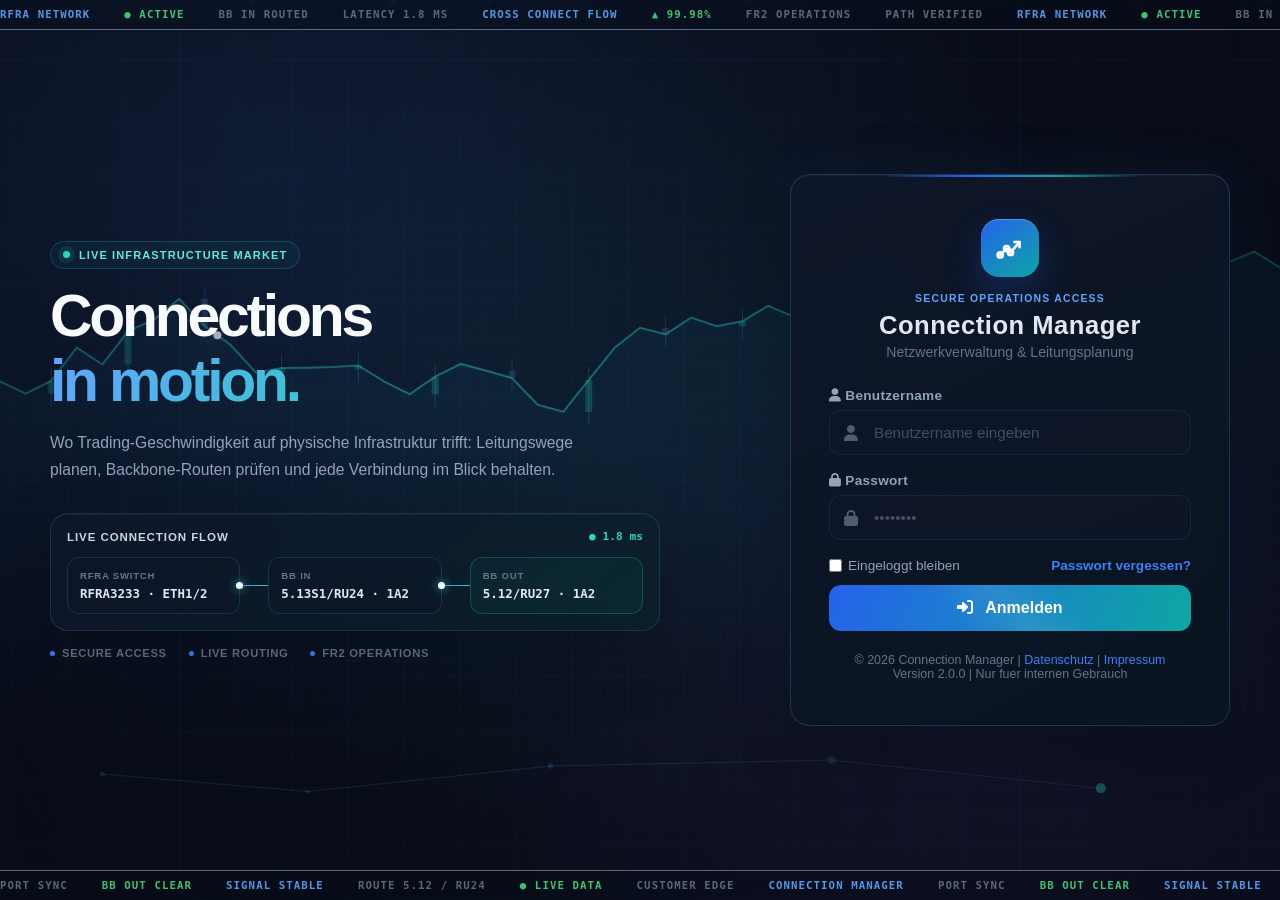
==== commit f16fc3ad: "Rack: Design-Layer, Equinix-Registry, Mehrbenutzer-Stabilität, Healthchecks Update-Paket 2026-10-23 " ====
--- a/frontend/index.html
+++ b/frontend/index.html
@@ -7,6 +7,7 @@
   <link rel="icon" type="image/png" href="logo.png">
   <meta http-equiv="refresh" content="0; url=dashboard.html" />
   <link rel="stylesheet" href="styles.css" />
+  <link rel="stylesheet" href="theme.css" />
 </head>
 <body>
   <main class="page-wrap">
@@ -19,5 +20,6 @@
   <script>
     window.location.replace("dashboard.html");
   </script>
+<script src="theme.js"></script>
 </body>
 </html>
--- a/frontend/styles.css
+++ b/frontend/styles.css
@@ -21,35 +21,51 @@
   --radius-md: 16px;
   --radius-sm: 12px;
 }
+.pp-card-name::before {
+  content: "";
+  display: inline-block;
+  width: 7px;
+  height: 7px;
+  margin: 0 7px 1px 0;
+  border-radius: 50%;
+  background: #0ea5a4;
+  box-shadow: 0 0 0 3px rgba(14,165,164,.13);
+}
+.pp-card-meta { display: flex; justify-content: space-between; gap: 8px; align-items: center; margin-bottom: 8px; }
+.pp-card-category { color: #60a5fa; font-size: .66rem; font-weight: 800; letter-spacing: .06em; text-transform: uppercase; }
+.pp-card-util { color: var(--muted,#999); font-size: .68rem; font-weight: 700; }
 
 /* ── Light Mode ───────────────────────────────────────────── */
 body.light-mode {
-  --bg: #f4f6f9;
-  --card: rgba(255, 255, 255, 0.92);
-  --card-hover: rgba(255, 255, 255, 1);
-  --text: #1e293b;
-  --heading: #0f172a;
-  --muted: #64748b;
-  --border: rgba(148, 163, 184, 0.28);
-  --shadow: 0 4px 24px rgba(0, 0, 0, 0.06);
-  --surface-2: #f1f5f9;
-  --surface-3: #f8fafc;
-  --card-bg: #ffffff;
-  --text-muted: #64748b;
-  background: linear-gradient(160deg, #f4f6f9 0%, #eaecf1 60%, #e2e5eb 100%) !important;
-  color: #1e293b;
+  --bg: #e8eeec;
+  --card: rgba(248, 251, 249, 0.93);
+  --card-hover: rgba(252, 253, 252, 0.98);
+  --text: #24332f;
+  --heading: #14241f;
+  --muted: #63746f;
+  --border: rgba(100, 116, 112, 0.24);
+  --shadow: 0 12px 34px rgba(43, 61, 56, 0.09);
+  --surface-2: #edf3f0;
+  --surface-3: #f4f8f6;
+  --card-bg: #f8fbf9;
+  --text-muted: #63746f;
+  background:
+    radial-gradient(900px 460px at 5% -15%, rgba(77, 124, 118, 0.14), transparent 62%),
+    radial-gradient(820px 460px at 108% 8%, rgba(86, 117, 159, 0.12), transparent 60%),
+    linear-gradient(155deg, #edf3f1 0%, #e7eeeb 55%, #e2e9e7 100%) !important;
+  color: #24332f;
 }
 
 /* ── Dock / Navigation ── */
 body.light-mode .dock-zone {
-  background: linear-gradient(180deg, #e8eaef, #dfe2e8);
-  border-top: 2px solid rgba(148, 163, 184, 0.3);
+  background: linear-gradient(180deg, #e6edea, #dce6e2);
+  border-top: 2px solid rgba(100, 116, 112, 0.22);
   box-shadow: 0 -8px 24px rgba(0, 0, 0, 0.04);
 }
 body.light-mode .bottom-dock {
-  background: rgba(255, 255, 255, 0.97);
-  border-color: rgba(148, 163, 184, 0.3);
-  box-shadow: 0 8px 32px rgba(0, 0, 0, 0.08);
+  background: rgba(247, 250, 248, 0.96);
+  border-color: rgba(100, 116, 112, 0.25);
+  box-shadow: 0 8px 32px rgba(43, 61, 56, 0.1);
 }
 body.light-mode .dock-brand { color: #0f172a; }
 body.light-mode .dock-item {
@@ -69,19 +85,19 @@
 
 /* ── Cards ── */
 body.light-mode .card {
-  background: rgba(255, 255, 255, 0.92);
-  border-color: rgba(148, 163, 184, 0.22);
-  box-shadow: 0 2px 12px rgba(0, 0, 0, 0.04);
-  backdrop-filter: none;
+  background: rgba(248, 251, 249, 0.93);
+  border-color: rgba(100, 116, 112, 0.2);
+  box-shadow: 0 8px 28px rgba(43, 61, 56, 0.07);
+  backdrop-filter: blur(8px);
 }
 
 /* ── Form Controls ── */
 body.light-mode input,
 body.light-mode select,
 body.light-mode textarea {
-  background: #ffffff;
-  border-color: rgba(148, 163, 184, 0.35);
-  color: #1e293b;
+  background: #f9fcfa;
+  border-color: rgba(100, 116, 112, 0.32);
+  color: #24332f;
 }
 body.light-mode input::placeholder,
 body.light-mode textarea::placeholder {
@@ -242,6 +258,24 @@
   background: #ffffff;
   border-color: rgba(148, 163, 184, 0.2);
 }
+body.light-mode.patchpanels-page {
+  background:
+    radial-gradient(900px 500px at -8% -12%, rgba(37,99,235,.10), transparent 62%),
+    radial-gradient(800px 480px at 108% 4%, rgba(14,165,164,.09), transparent 64%),
+    linear-gradient(145deg,#eef5fb 0%,#edf8f5 55%,#e8f1f4 100%);
+}
+body.light-mode .pp-explorer-header {
+  background: linear-gradient(135deg, rgba(219,234,254,.75), rgba(204,251,241,.52) 56%, rgba(255,255,255,.72));
+  border-color: rgba(59,130,246,.18);
+}
+body.light-mode .pp-title { color: #14241f; }
+body.light-mode .pp-metric { background: rgba(255,255,255,.66); }
+body.light-mode .pp-metric strong { color: #14241f; }
+body.light-mode .pp-search-wrap .input { background: rgba(255,255,255,.72); }
+body.light-mode .pp-explorer-sidebar { background: rgba(255,255,255,.72); }
+body.light-mode .pp-card { box-shadow: 0 8px 22px rgba(37,99,235,.055); }
+body.light-mode .pp-card-util { color: #64748b; }
+body.light-mode .pp-danger-btn { color: #b91c1c; background: rgba(239,68,68,.06); border-color: rgba(239,68,68,.18); }
 body.light-mode .pp-detail-slot {
   background: #ffffff;
   border-color: rgba(148, 163, 184, 0.2);
@@ -430,10 +464,10 @@
 .kw-planning-page .main-content {
   overflow-y: auto;
 }
-.kw-planning-page .main-content::-webkit-scrollbar { width: 6px; }
-.kw-planning-page .main-content::-webkit-scrollbar-thumb { background: #555; border-radius: 4px; }
-.kw-planning-page .main-content::-webkit-scrollbar-thumb:hover { background: #777; }
-.kw-planning-page .main-content::-webkit-scrollbar-track { background: rgba(255,255,255,.05); border-radius: 4px; }
+.kw-planning-page .main-content::-webkit-scrollbar { width: 7px; }
+.kw-planning-page .main-content::-webkit-scrollbar-thumb { background: rgba(148,163,184,.35); border-radius: 4px; }
+.kw-planning-page .main-content::-webkit-scrollbar-thumb:hover { background: rgba(148,163,184,.55); }
+.kw-planning-page .main-content::-webkit-scrollbar-track { background: rgba(255,255,255,.04); border-radius: 4px; }
 
 /* Historical-Archive: allow vertical scrolling */
 .historical-archive-page .main-content {
@@ -480,6 +514,91 @@
 .card-subtitle,
 .muted {
   color: var(--muted);
+}
+
+/* Shared branded heading for primary application pages. */
+.page-hero-card {
+  position: relative;
+  border-color: rgba(59, 130, 246, 0.2);
+  background:
+    radial-gradient(360px 180px at 102% -25%, rgba(14, 165, 164, 0.12), transparent 70%),
+    linear-gradient(135deg, rgba(37, 99, 235, 0.08), rgba(14, 165, 164, 0.035) 58%, var(--card));
+}
+.page-hero-card > * {
+  position: relative;
+  z-index: 1;
+}
+.page-hero-brand {
+  display: flex;
+  align-items: center;
+  gap: 13px;
+  min-width: 0;
+}
+.page-hero-icon {
+  width: 44px;
+  height: 44px;
+  flex: 0 0 44px;
+  display: grid;
+  place-items: center;
+  border-radius: 13px;
+  background: linear-gradient(145deg, #2563eb, #0ea5a4);
+  color: #fff;
+  box-shadow: 0 9px 22px rgba(37, 99, 235, 0.22);
+}
+.page-hero-icon svg {
+  width: 24px;
+  height: 24px;
+  fill: none;
+  stroke: currentColor;
+  stroke-width: 2;
+  stroke-linecap: round;
+  stroke-linejoin: round;
+}
+.page-hero-copy { min-width: 0; }
+.page-hero-kicker {
+  margin-bottom: 2px;
+  color: #60a5fa;
+  font-size: 0.67rem;
+  font-weight: 800;
+  line-height: 1;
+  letter-spacing: 0.12em;
+  text-transform: uppercase;
+}
+.page-hero-title {
+  margin: 0;
+  color: var(--heading);
+  font-size: 1.22rem;
+  font-weight: 800;
+  line-height: 1.25;
+  letter-spacing: -0.015em;
+}
+.page-hero-subtitle {
+  margin-top: 3px;
+  color: var(--muted);
+  font-size: 0.8rem;
+}
+.page-hero-brand.compact .page-hero-icon {
+  width: 40px;
+  height: 40px;
+  flex-basis: 40px;
+}
+.historical-archive-page .page-hero-card > .page-hero-brand {
+  margin-bottom: 12px;
+}
+
+body.light-mode .page-hero-card {
+  border-color: rgba(59, 130, 246, 0.18);
+  background:
+    radial-gradient(380px 190px at 102% -30%, rgba(14, 165, 164, 0.12), transparent 70%),
+    linear-gradient(135deg, rgba(37, 99, 235, 0.075), rgba(14, 165, 164, 0.035) 58%, rgba(248, 251, 249, 0.94));
+}
+body.light-mode .page-hero-title { color: #14241f; }
+body.light-mode .page-hero-kicker { color: #2563eb; }
+
+@media (max-width: 720px) {
+  .page-hero-brand { align-items: flex-start; }
+  .page-hero-icon { width: 40px; height: 40px; flex-basis: 40px; }
+  .page-hero-subtitle { max-width: 34rem; }
 }
 
 .small {
@@ -1334,7 +1453,9 @@
   display: block;
   border: 1px solid var(--border);
   border-radius: 16px;
+  position: relative;
   padding: 14px;
+  box-shadow: 0 8px 22px rgba(2,8,23,.08);
   background: rgba(15, 23, 42, 0.35);
   transition: transform 0.15s ease, border-color 0.2s ease, background 0.2s ease;
 }
@@ -1353,7 +1474,87 @@
 }
 
 /* ── Patchpanel Explorer ────────────────────────────────────── */
-.pp-explorer-header { padding: 16px 20px; }
+.patchpanels-page {
+  background:
+    radial-gradient(900px 500px at -8% -12%, rgba(37,99,235,.13), transparent 62%),
+    radial-gradient(800px 480px at 108% 4%, rgba(14,165,164,.11), transparent 64%);
+}
+.pp-explorer-header {
+  position: relative;
+  overflow: hidden;
+  padding: 18px 20px 14px;
+  background: linear-gradient(135deg, rgba(37,99,235,.10), rgba(14,165,164,.055) 56%, rgba(148,163,184,.025));
+  border-color: rgba(96,165,250,.2);
+}
+.pp-explorer-header::after {
+  content: "";
+  position: absolute;
+  width: 310px;
+  height: 310px;
+  right: -110px;
+  top: -170px;
+  border-radius: 50%;
+  background: radial-gradient(circle, rgba(14,165,164,.14), transparent 68%);
+  pointer-events: none;
+}
+.pp-hero-top {
+  position: relative;
+  z-index: 1;
+  display: flex;
+  align-items: center;
+  justify-content: space-between;
+  gap: 22px;
+}
+.pp-title-wrap { display: flex; align-items: center; gap: 14px; min-width: 0; }
+.pp-title-icon {
+  width: 46px;
+  height: 46px;
+  flex: 0 0 auto;
+  display: grid;
+  place-items: center;
+  border-radius: 14px;
+  background: linear-gradient(145deg, #2563eb, #0ea5a4);
+  color: #fff;
+  box-shadow: 0 10px 24px rgba(37,99,235,.22);
+}
+.pp-title-icon svg { width: 25px; height: 25px; }
+.pp-eyebrow {
+  margin-bottom: 2px;
+  color: #60a5fa;
+  font-size: .69rem;
+  font-weight: 800;
+  letter-spacing: .13em;
+  text-transform: uppercase;
+}
+.pp-title { margin: 0; color: var(--heading,#fff); font-size: 1.3rem; line-height: 1.2; }
+.pp-subtitle { margin-top: 4px; color: var(--muted,#999); font-size: .82rem; }
+.pp-hero-stats { display: flex; align-items: stretch; justify-content: flex-end; gap: 8px; flex-wrap: wrap; }
+.pp-metric {
+  min-width: 88px;
+  padding: 8px 11px;
+  border: 1px solid var(--border,#333);
+  border-radius: 11px;
+  background: rgba(15,23,42,.34);
+  display: flex;
+  flex-direction: column;
+  gap: 1px;
+}
+.pp-metric span { color: var(--muted,#999); font-size: .64rem; font-weight: 700; text-transform: uppercase; letter-spacing: .05em; }
+.pp-metric strong { color: var(--heading,#fff); font-size: 1rem; }
+.pp-metric-accent { border-color: rgba(14,165,164,.38); background: rgba(14,165,164,.10); }
+.pp-toolbar {
+  position: relative;
+  z-index: 1;
+  display: flex;
+  align-items: center;
+  gap: 10px;
+  margin-top: 15px;
+  padding-top: 14px;
+  border-top: 1px solid var(--border,#333);
+}
+.pp-search-wrap { position: relative; display: flex; align-items: center; flex: 1 1 420px; min-width: 240px; }
+.pp-search-wrap svg { position: absolute; left: 12px; width: 16px; height: 16px; color: var(--muted,#999); pointer-events: none; }
+.pp-search-wrap .input { width: 100%; padding-left: 38px; background: rgba(15,23,42,.28); }
 .pp-header-row {
   display: flex;
   align-items: flex-start;
@@ -1367,7 +1568,13 @@
   gap: 10px;
   flex-wrap: wrap;
 }
-.pp-search-input { width: 300px; min-width: 180px; }
+.pp-header-actions .btn { height: 38px; white-space: nowrap; }
+.pp-search-input { min-width: 180px; }
+.pp-clear-btn { color: var(--muted,#999); background: transparent; }
+.pp-danger-btn { color: #f87171; background: rgba(239,68,68,.08); border-color: rgba(239,68,68,.24); }
+.pp-danger-btn:not(:disabled):hover { background: rgba(239,68,68,.15); border-color: rgba(239,68,68,.4); }
+.pp-status-row { position: relative; z-index: 1; display: flex; justify-content: space-between; gap: 12px; margin-top: 9px; }
+.pp-status-hint { color: var(--muted,#999); font-size: .72rem; }
 
 .pp-explorer-grid {
   display: grid;
@@ -1387,11 +1594,18 @@
 }
 @media (max-width: 900px) {
   .pp-explorer-grid { grid-template-columns: 1fr; }
+  .pp-hero-top { align-items: flex-start; flex-direction: column; }
+  .pp-hero-stats { justify-content: flex-start; width: 100%; }
+  .pp-toolbar { align-items: stretch; flex-direction: column; }
+  .pp-header-actions { justify-content: flex-start; }
+  .pp-status-hint { display: none; }
 }
 
 /* ── Sidebar (Accordion) ──────────────────────────────────── */
 .pp-explorer-sidebar {
   padding: 10px;
+  background: rgba(15,23,42,.34);
+  border-color: rgba(148,163,184,.16);
   overflow-y: auto;
   max-height: calc(100vh - var(--topbar-height) - var(--dock-zone-height) - 180px);
 }
@@ -1478,9 +1692,9 @@
   display: flex;
   align-items: baseline;
   gap: 10px;
-  padding: 0 2px;
-}
-.pp-cards-title { font-weight: 700; font-size: 1.05rem; }
+  padding: 4px 4px 0;
+}
+.pp-cards-title { font-weight: 800; font-size: 1.05rem; }
 .pp-cards-grid {
   display: grid;
   grid-template-columns: repeat(auto-fill, minmax(230px, 1fr));
@@ -1499,7 +1713,7 @@
 }
 .pp-card:hover {
   border-color: rgba(59, 130, 246, 0.35);
-  box-shadow: 0 0 0 1px rgba(59, 130, 246, 0.15);
+  box-shadow: 0 10px 26px rgba(37,99,235,.12), 0 0 0 1px rgba(59,130,246,0.15);
 }
 .pp-card.active {
   border-color: rgba(59, 130, 246, 0.6);
@@ -1605,10 +1819,12 @@
 .pp-dstat.free       { background: rgba(16, 185, 129, 0.12); border: 1px solid rgba(16, 185, 129, 0.3); }
 .pp-dstat.occupied   { background: rgba(239, 68, 68, 0.12);  border: 1px solid rgba(239, 68, 68, 0.3); }
 .pp-dstat.unavailable{ background: rgba(148, 163, 184, 0.1);  border: 1px solid rgba(148, 163, 184, 0.25); }
+.pp-dstat.reserved   { background: rgba(234, 179, 8, 0.12);  border: 1px solid rgba(234, 179, 8, 0.3); }
 .pp-dstat-n { font-size: 1.2rem; font-weight: 800; }
 .pp-dstat.free .pp-dstat-n       { color: #10b981; }
 .pp-dstat.occupied .pp-dstat-n   { color: #ef4444; }
 .pp-dstat.unavailable .pp-dstat-n{ color: #94a3b8; }
+.pp-dstat.reserved .pp-dstat-n   { color: #ca8a04; }
 .pp-dstat-l {
   font-size: 0.72rem;
   color: var(--muted);
@@ -1968,6 +2184,15 @@
   background: rgba(148, 163, 184, 0.5);
 }
 
+.port-tile.reserved {
+  border-color: rgba(234, 179, 8, 0.55);
+  background: rgba(234, 179, 8, 0.15);
+}
+
+.port-tile.reserved .dot {
+  background: rgba(234, 179, 8, 0.9);
+}
+
 .port-tile.selected {
   outline: 2px solid rgba(59, 130, 246, 0.62);
 }
@@ -2084,10 +2309,8 @@
 /* KW planning needs full vertical scroll for long workflow sections. */
 html.kw-planning-page,
 body.kw-planning-page {
-  height: auto !important;
-  min-height: 100% !important;
-  overflow-y: auto !important;
-  overflow-x: hidden !important;
+  height: 100% !important;
+  overflow: hidden !important;
 }
 
 /* Lock page scroll when a modal is open */
@@ -2097,16 +2320,19 @@
 }
 
 body.kw-planning-page .page-wrap {
-  overflow-y: auto !important;
-  overflow-x: hidden !important;
-  min-height: calc(100vh - var(--dock-zone-height) - var(--dock-separator-height));
-}
+  overflow: hidden !important;
+  height: 100%;
+}
+body.kw-planning-page .page-wrap::-webkit-scrollbar { width: 7px; }
+body.kw-planning-page .page-wrap::-webkit-scrollbar-thumb { background: rgba(148,163,184,.35); border-radius: 4px; }
+body.kw-planning-page .page-wrap::-webkit-scrollbar-thumb:hover { background: rgba(148,163,184,.55); }
+body.kw-planning-page .page-wrap::-webkit-scrollbar-track { background: rgba(255,255,255,.04); border-radius: 4px; }
 
 body.kw-planning-page .app-shell {
-  min-height: 100vh;
-  display: grid;
-  grid-template-rows: auto 1fr auto;
-  overflow: visible !important;
+  height: 100%;
+  display: flex;
+  flex-direction: column;
+  overflow: hidden !important;
 }
 
 body.kw-planning-page .main-content,
@@ -2114,12 +2340,27 @@
 body.kw-planning-page .content,
 body.kw-planning-page .page,
 body.kw-planning-page .kw-planning-container {
-  height: auto !important;
-  min-height: calc(100vh - var(--dock-zone-height) - var(--dock-separator-height));
+  height: 100% !important;
+  flex: 1;
+  min-height: 0;
   overflow-y: auto !important;
   overflow-x: hidden !important;
-  padding-bottom: 140px !important;
-}
+  padding-bottom: 160px !important;
+}
+body.kw-planning-page .main-content::-webkit-scrollbar { width: 7px; }
+body.kw-planning-page .main-content::-webkit-scrollbar-thumb { background: rgba(148,163,184,.35); border-radius: 4px; }
+body.kw-planning-page .main-content::-webkit-scrollbar-thumb:hover { background: rgba(148,163,184,.55); }
+body.kw-planning-page .main-content::-webkit-scrollbar-track { background: rgba(255,255,255,.04); border-radius: 4px; }
+
+/* KW planning: constrain table scroll so it never hides behind bottom dock */
+body.kw-planning-page .table-scroll {
+  max-height: calc(100vh - 320px);
+  overflow: auto;
+}
+body.kw-planning-page .table-scroll::-webkit-scrollbar { width: 6px; height: 6px; }
+body.kw-planning-page .table-scroll::-webkit-scrollbar-thumb { background: #555; border-radius: 4px; }
+body.kw-planning-page .table-scroll::-webkit-scrollbar-thumb:hover { background: #777; }
+body.kw-planning-page .table-scroll::-webkit-scrollbar-track { background: rgba(255,255,255,.05); border-radius: 4px; }
 
 /* ══════════════════════════════════════════════════════════
    COMPREHENSIVE LIGHT-MODE OVERRIDES
@@ -2142,6 +2383,14 @@
 body.light-mode.historical-archive-page .main-content::-webkit-scrollbar-track {
   background: rgba(148, 163, 184, 0.08);
 }
+
+/* Light mode scrollbar for KW planning table + page-wrap */
+body.light-mode.kw-planning-page .page-wrap::-webkit-scrollbar-thumb { background: rgba(148,163,184,.4); }
+body.light-mode.kw-planning-page .page-wrap::-webkit-scrollbar-thumb:hover { background: rgba(100,116,139,.6); }
+body.light-mode.kw-planning-page .page-wrap::-webkit-scrollbar-track { background: rgba(148,163,184,.08); }
+body.light-mode.kw-planning-page .table-scroll::-webkit-scrollbar-thumb { background: rgba(148,163,184,.4); }
+body.light-mode.kw-planning-page .table-scroll::-webkit-scrollbar-thumb:hover { background: rgba(100,116,139,.6); }
+body.light-mode.kw-planning-page .table-scroll::-webkit-scrollbar-track { background: rgba(148,163,184,.08); }
 
 /* ── Override the dark !important migration-audit-page rules ── */
 body.light-mode.migration-audit-page,
@@ -2482,3 +2731,210 @@
   border-color: rgba(239, 68, 68, 0.25);
   color: #991b1b;
 }
+
+/* ── Live collaboration ─────────────────────────────────────────────── */
+.live-presence {
+  position: fixed;
+  z-index: 1040;
+  top: 14px;
+  right: 18px;
+  min-height: 44px;
+  display: flex;
+  align-items: center;
+  gap: 10px;
+  padding: 6px 12px 6px 8px;
+  border: 1px solid var(--border);
+  border-radius: 999px;
+  background: rgba(14, 18, 25, 0.88);
+  color: var(--text);
+  box-shadow: 0 12px 30px rgba(0, 0, 0, 0.24);
+  backdrop-filter: blur(16px);
+}
+.live-presence.live-presence-docked {
+  position: static;
+  z-index: auto;
+  min-height: 38px;
+  flex: 0 0 auto;
+  padding: 4px 10px 4px 7px;
+  background: rgba(14, 18, 25, 0.58);
+  box-shadow: none;
+  backdrop-filter: none;
+}
+.live-presence-docked .live-avatar {
+  width: 28px;
+  height: 28px;
+}
+.live-presence-status {
+  width: 9px;
+  height: 9px;
+  border-radius: 50%;
+  background: #64748b;
+  box-shadow: 0 0 0 3px rgba(100, 116, 139, 0.14);
+}
+.live-presence.connected .live-presence-status {
+  background: #22c55e;
+  box-shadow: 0 0 0 3px rgba(34, 197, 94, 0.16);
+}
+.live-avatar-stack {
+  display: flex;
+  align-items: center;
+  padding-left: 7px;
+}
+.live-avatar {
+  position: relative;
+  width: 30px;
+  height: 30px;
+  margin-left: -7px;
+  display: inline-flex;
+  align-items: center;
+  justify-content: center;
+  border: 2px solid #161a22;
+  border-radius: 50%;
+  background: var(--avatar-color, #2563eb);
+  color: #fff;
+  font-size: 10px;
+  font-weight: 800;
+  letter-spacing: .02em;
+  box-shadow: 0 2px 7px rgba(0, 0, 0, .2);
+}
+.live-avatar.self::after {
+  content: "";
+  position: absolute;
+  inset: -4px;
+  border: 1px solid rgba(255, 255, 255, .42);
+  border-radius: 50%;
+}
+.live-avatar-more { background: #475569; }
+.live-presence-count {
+  font-size: 12px;
+  font-weight: 700;
+  white-space: nowrap;
+}
+.live-pointer-layer {
+  position: fixed;
+  inset: 0;
+  z-index: 9999;
+  overflow: hidden;
+  pointer-events: none;
+}
+.live-remote-pointer {
+  position: absolute;
+  opacity: 0;
+  transform: translate3d(-3px, -3px, 0);
+  transition: left 80ms linear, top 80ms linear, opacity .16s ease;
+}
+.live-remote-pointer.visible { opacity: 1; }
+.live-pointer-arrow {
+  display: block;
+  width: 17px;
+  height: 22px;
+  background: var(--pointer-color);
+  clip-path: polygon(0 0, 0 88%, 28% 65%, 46% 100%, 61% 92%, 43% 59%, 77% 59%);
+  filter: drop-shadow(0 2px 2px rgba(0, 0, 0, .35));
+}
+.live-pointer-label {
+  position: absolute;
+  top: 18px;
+  left: 13px;
+  max-width: 180px;
+  padding: 3px 7px;
+  overflow: hidden;
+  border-radius: 0 7px 7px 7px;
+  background: var(--pointer-color);
+  color: #fff;
+  font-size: 10px;
+  font-weight: 700;
+  text-overflow: ellipsis;
+  white-space: nowrap;
+  box-shadow: 0 4px 12px rgba(0, 0, 0, .2);
+}
+.live-click-ring {
+  position: absolute;
+  top: -8px;
+  left: -8px;
+  width: 25px;
+  height: 25px;
+  border: 3px solid var(--pointer-color);
+  border-radius: 50%;
+  animation: live-click-ring .65s ease-out forwards;
+}
+@keyframes live-click-ring {
+  from { opacity: .95; transform: scale(.35); }
+  to { opacity: 0; transform: scale(2.2); }
+}
+.live-activity {
+  position: fixed;
+  z-index: 1039;
+  top: 66px;
+  right: 18px;
+  width: min(340px, calc(100vw - 36px));
+  display: flex;
+  flex-direction: column;
+  align-items: flex-end;
+  gap: 7px;
+  pointer-events: none;
+}
+.live-activity-item {
+  max-width: 100%;
+  display: flex;
+  align-items: center;
+  gap: 8px;
+  padding: 8px 11px 8px 8px;
+  border: 1px solid var(--border);
+  border-radius: 12px;
+  background: rgba(14, 18, 25, .9);
+  color: var(--text);
+  font-size: 11px;
+  box-shadow: 0 10px 24px rgba(0, 0, 0, .22);
+  opacity: 0;
+  transform: translateX(15px);
+  transition: opacity .2s ease, transform .2s ease;
+  backdrop-filter: blur(14px);
+}
+.live-activity-item.important { border-color: rgba(59, 130, 246, .5); }
+.live-activity-item.show { opacity: 1; transform: translateX(0); }
+.live-activity-avatar {
+  width: 24px;
+  height: 24px;
+  flex: 0 0 auto;
+  display: inline-flex;
+  align-items: center;
+  justify-content: center;
+  border-radius: 50%;
+  background: var(--avatar-color, #2563eb);
+  color: #fff;
+  font-size: 8px;
+  font-weight: 800;
+}
+body.light-mode .live-presence,
+body.light-mode .live-activity-item {
+  background: rgba(247, 250, 248, .94);
+  border-color: rgba(100, 116, 112, .26);
+  color: #24332f;
+  box-shadow: 0 10px 28px rgba(43, 61, 56, .12);
+}
+body.light-mode .live-avatar { border-color: #f7faf8; }
+body.light-mode .live-avatar.self::after { border-color: rgba(36, 51, 47, .3); }
+
+/* Softer surfaces in light mode: less pure white and less glare. */
+body.light-mode .modal-content,
+body.light-mode .modal-bg .modal-panel,
+body.light-mode .cc-modal-shell,
+body.light-mode .accordion-item,
+body.light-mode .list-group-item,
+body.light-mode .stat-card,
+body.light-mode .pp-card,
+body.light-mode .pp-detail-slot,
+body.light-mode .pp-port-popup {
+  background: #f8fbf9;
+}
+body.light-mode .table-scroll,
+body.light-mode .table-responsive {
+  background: rgba(244, 248, 246, .82);
+}
+
+@media (max-width: 720px) {
+  .live-presence { top: 8px; right: 8px; }
+  .live-presence-count { display: none; }
+  .live-activity { top: 58px; right: 8px; }
+}
--- a/frontend/theme.css
+++ b/frontend/theme.css
@@ -0,0 +1,589 @@
+/* ==========================================================================
+   Connection Manager – Design-Layer "Rack" (theme.css)
+   --------------------------------------------------------------------------
+   Wird NACH styles.css geladen und legt sich additiv über die gemeinsame
+   Oberfläche (Topbar, Navigation, Karten, Buttons, Eingaben, Modale, Toasts).
+   Seitenspezifische Regeln (pp-*, cc-*, …) bleiben unangetastet; sie gewinnen
+   durch höhere Spezifität weiterhin, wo sie etwas Eigenes definieren.
+
+   Gestaltungsidee: die Oberfläche eines Patchpanels – klare Linien, ruhige
+   Flächen, Information durch Status-LEDs. Eine Stelle ist bewusst auffällig:
+   die Navigation unten, deren Einträge wie beschriftete Ports mit LED wirken.
+   Alles andere bleibt zurückhaltend.
+   ========================================================================== */
+
+/* ---------- 1. Tokens --------------------------------------------------- */
+:root {
+  /* Flächen (dunkel, Standard) */
+  --cm-bg: #0f141b;
+  --cm-bg-elev: #131922;
+  --cm-panel: #171e28;
+  --cm-panel-2: #1c2430;
+  --cm-line: #2a3441;
+  --cm-line-strong: #3a4756;
+
+  /* Text */
+  --cm-text: #e7ecf3;
+  --cm-text-2: #aab4c2;
+  --cm-muted: #7f8b9c;
+
+  /* Akzente – Link-Blau wie eine Port-LED, Türkis bleibt zur Kontinuität */
+  --cm-accent: #5b9bff;
+  --cm-accent-fill: #2f6fed;
+  --cm-accent-ink: #ffffff;
+  --cm-accent-2: #26c6b9;
+
+  /* Status-LEDs */
+  --cm-ok: #41d98d;
+  --cm-warn: #f2b73f;
+  --cm-danger: #ff6b6b;
+
+  /* Schrift: DIN-artige Display-Schrift (Bahnschrift ist auf Windows 10/11
+     vorinstalliert), humanistische Systemschrift für Fließtext. Keine
+     externen Fonts – die App läuft im Firmennetz. */
+  --cm-font-display: "Bahnschrift", "Segoe UI Variable Display", "Segoe UI",
+    -apple-system, BlinkMacSystemFont, "Helvetica Neue", Arial, sans-serif;
+  --cm-font-body: "Segoe UI Variable Text", "Segoe UI", -apple-system,
+    BlinkMacSystemFont, "Helvetica Neue", Arial, sans-serif;
+
+  --cm-shadow-panel: 0 1px 0 rgba(255, 255, 255, 0.03) inset,
+    0 1px 2px rgba(0, 0, 0, 0.35);
+  --cm-shadow-float: 0 18px 40px -18px rgba(0, 0, 0, 0.6),
+    0 1px 0 rgba(255, 255, 255, 0.04) inset;
+  --cm-focus: 0 0 0 3px color-mix(in srgb, var(--cm-accent) 35%, transparent);
+
+  /* Bestehende Variablen aus styles.css auf die neuen Tokens umleiten –
+     so übernehmen auch die seitenspezifischen Komponenten die Palette. */
+  --border: var(--cm-line);
+  --muted: var(--cm-muted);
+  --heading: var(--cm-text);
+  --radius-md: 12px;
+  --radius-sm: 8px;
+
+  --topbar-height: 56px;
+  --dock-zone-height: 92px;
+  --cm-dock-h: 64px;
+}
+
+body.light-mode {
+  --cm-bg: #f2f4f7;
+  --cm-bg-elev: #f7f9fb;
+  --cm-panel: #ffffff;
+  --cm-panel-2: #f6f8fa;
+  --cm-line: #d9dfe7;
+  --cm-line-strong: #c3ccd7;
+
+  --cm-text: #16202c;
+  --cm-text-2: #4b5868;
+  --cm-muted: #6b7787;
+
+  --cm-accent: #2f6fed;
+  --cm-accent-fill: #2f6fed;
+  --cm-accent-2: #0ea5a4;
+
+  --cm-ok: #16a34a;
+  --cm-warn: #d97706;
+  --cm-danger: #dc2626;
+
+  --cm-shadow-panel: 0 1px 2px rgba(22, 32, 44, 0.06);
+  --cm-shadow-float: 0 18px 40px -18px rgba(22, 32, 44, 0.28);
+}
+
+/* ---------- 2. Grundfläche & Typografie --------------------------------- */
+html {
+  background-color: var(--cm-bg);
+  color-scheme: dark;
+  scrollbar-color: var(--cm-line-strong) transparent;
+  scrollbar-width: thin;
+}
+html:has(> body.light-mode) {
+  background-color: #f2f4f7;
+  color-scheme: light;
+}
+
+html body {
+  font-family: var(--cm-font-body);
+  color: var(--cm-text);
+  -webkit-font-smoothing: antialiased;
+  text-rendering: optimizeLegibility;
+}
+
+/* Titel, Markenname und Kennzahlen in der Display-Schrift; Zahlen tabellarisch,
+   damit Port-Zähler beim Aktualisieren nicht "springen". */
+body h1,
+body h2,
+body h3,
+body .topbar-title,
+body .dock-brand,
+body .card-title,
+body .pp-title,
+body .pp-metric strong {
+  font-family: var(--cm-font-display);
+  font-weight: 600;
+  letter-spacing: 0.005em;
+  font-variant-numeric: tabular-nums;
+}
+
+body .muted {
+  color: var(--cm-muted);
+}
+
+::selection {
+  background: color-mix(in srgb, var(--cm-accent) 35%, transparent);
+}
+
+/* Sichtbarer Tastaturfokus – überall gleich */
+body :focus-visible {
+  outline: 2px solid var(--cm-accent);
+  outline-offset: 2px;
+  border-radius: 6px;
+}
+
+/* schlanke Scrollbars (WebKit/Blink) */
+::-webkit-scrollbar {
+  width: 10px;
+  height: 10px;
+}
+::-webkit-scrollbar-thumb {
+  background: var(--cm-line-strong);
+  border: 3px solid transparent;
+  border-radius: 8px;
+  background-clip: padding-box;
+}
+::-webkit-scrollbar-track {
+  background: transparent;
+}
+
+/* ---------- 3. Topbar --------------------------------------------------- */
+body .topbar {
+  /* Position (fixed/static) bleibt wie in styles.css – nur Höhe & Optik */
+  box-sizing: border-box;
+  height: var(--topbar-height);
+  background: color-mix(in srgb, var(--cm-panel) 90%, transparent);
+  -webkit-backdrop-filter: blur(10px);
+  backdrop-filter: blur(10px);
+  border-bottom: 1px solid var(--cm-line);
+  box-shadow: none;
+}
+/* die eine Linie oben: ein "Patchkabel" von Blau nach Türkis */
+body .topbar::before {
+  content: "";
+  position: absolute;
+  inset: 0 0 auto 0;
+  height: 2px;
+  background: linear-gradient(90deg, var(--cm-accent), var(--cm-accent-2));
+}
+body .topbar-inner {
+  height: 100%;
+  display: flex;
+  align-items: center;
+  gap: 16px;
+  padding: 0 20px;
+}
+body .topbar-title {
+  font-size: 1.05rem;
+  color: var(--cm-text);
+}
+
+/* ---------- 4. Karten & Flächen ----------------------------------------- */
+body .card {
+  background: var(--cm-panel);
+  border: 1px solid var(--cm-line);
+  border-radius: var(--radius-md);
+  box-shadow: var(--cm-shadow-panel);
+}
+body .card-title {
+  color: var(--cm-text);
+}
+body .card-subtitle {
+  color: var(--cm-text-2);
+}
+
+/* ---------- 5. Buttons -------------------------------------------------- */
+body .btn {
+  display: inline-flex;
+  align-items: center;
+  justify-content: center;
+  gap: 6px;
+  font-family: var(--cm-font-body);
+  font-weight: 600;
+  font-size: 0.86rem;
+  line-height: 1;
+  min-height: 36px;
+  padding: 0 14px;
+  border-radius: var(--radius-sm);
+  border: 1px solid var(--cm-line-strong);
+  background: var(--cm-panel-2);
+  color: var(--cm-text);
+  box-shadow: 0 1px 0 rgba(255, 255, 255, 0.03) inset;
+  transition: background-color 0.15s ease, border-color 0.15s ease, color 0.15s ease;
+}
+body .btn:hover:not(:disabled) {
+  background: color-mix(in srgb, var(--cm-panel-2) 70%, var(--cm-line-strong));
+  border-color: color-mix(in srgb, var(--cm-line-strong) 60%, var(--cm-accent));
+}
+body .btn:active:not(:disabled) {
+  transform: translateY(1px);
+}
+body .btn:disabled {
+  opacity: 0.45;
+  cursor: not-allowed;
+}
+body .btn.btn-primary {
+  background: var(--cm-accent-fill);
+  border-color: var(--cm-accent-fill);
+  color: var(--cm-accent-ink);
+  box-shadow: 0 1px 0 rgba(255, 255, 255, 0.12) inset,
+    0 6px 16px -8px color-mix(in srgb, var(--cm-accent-fill) 70%, transparent);
+}
+body .btn.btn-primary:hover:not(:disabled) {
+  background: color-mix(in srgb, var(--cm-accent-fill) 88%, white);
+  border-color: color-mix(in srgb, var(--cm-accent-fill) 88%, white);
+}
+body .btn.btn-sm {
+  min-height: 30px;
+  padding: 0 10px;
+  font-size: 0.8rem;
+}
+
+/* ---------- 6. Eingaben ------------------------------------------------- */
+body .input,
+body input.input,
+body select.input,
+body textarea.input {
+  font-family: var(--cm-font-body);
+  font-size: 0.9rem;
+  color: var(--cm-text);
+  background: var(--cm-bg-elev);
+  border: 1px solid var(--cm-line-strong);
+  border-radius: var(--radius-sm);
+  min-height: 36px;
+  padding: 0 12px;
+  transition: border-color 0.15s ease, box-shadow 0.15s ease;
+}
+body .input::placeholder {
+  color: var(--cm-muted);
+}
+body .input:focus {
+  outline: none;
+  border-color: var(--cm-accent);
+  box-shadow: var(--cm-focus);
+}
+body.light-mode .input {
+  background: #ffffff;
+}
+
+/* ---------- 7. Tabellen (zurückhaltend, nur Grundlinien) ---------------- */
+body thead th {
+  font-family: var(--cm-font-body);
+  font-weight: 600;
+  font-size: 0.78rem;
+  color: var(--cm-text-2);
+  border-bottom: 1px solid var(--cm-line);
+}
+body tbody td {
+  font-variant-numeric: tabular-nums;
+}
+body tbody tr:hover > td {
+  background: color-mix(in srgb, var(--cm-accent) 6%, transparent);
+}
+
+/* ---------- 8. Navigation unten: das "Patchpanel" ----------------------- */
+body .dock-zone {
+  height: var(--dock-zone-height);
+}
+
+body .bottom-dock {
+  position: fixed;
+  left: 50%;
+  right: auto;
+  top: auto;
+  bottom: 14px;
+  transform: translateX(-50%);
+  z-index: 50;
+  display: flex;
+  align-items: center;
+  gap: 6px;
+  width: max-content;
+  max-width: calc(100vw - 24px);
+  min-height: var(--cm-dock-h);
+  padding: 8px 10px 8px 14px;
+  background: color-mix(in srgb, var(--cm-panel) 92%, transparent);
+  -webkit-backdrop-filter: blur(14px);
+  backdrop-filter: blur(14px);
+  border: 1px solid var(--cm-line-strong);
+  border-radius: 16px;
+  box-shadow: var(--cm-shadow-float);
+}
+/* Rack-Schienen links und rechts: zwei Reihen "Schraublöcher" */
+body .bottom-dock::before,
+body .bottom-dock::after {
+  content: "";
+  position: absolute;
+  top: 10px;
+  bottom: 10px;
+  width: 4px;
+  background: radial-gradient(circle, var(--cm-line-strong) 1.2px, transparent 1.4px) 0 0 / 4px 8px repeat-y;
+  opacity: 0.9;
+  pointer-events: none;
+}
+body .bottom-dock::before {
+  left: 5px;
+}
+body .bottom-dock::after {
+  right: 5px;
+}
+
+body .dock-meta {
+  display: flex;
+  align-items: center;
+  gap: 12px;
+  padding: 0 14px 0 4px;
+  margin-right: 4px;
+  border-right: 1px solid var(--cm-line);
+  min-height: 40px;
+}
+body .dock-brand {
+  font-size: 0.95rem;
+  color: var(--cm-text);
+  white-space: nowrap;
+  display: inline-flex;
+  align-items: center;
+  gap: 8px;
+}
+body .userbox {
+  display: inline-flex;
+  align-items: center;
+  gap: 8px;
+  font-size: 0.8rem;
+  color: var(--cm-text-2);
+  white-space: nowrap;
+}
+body .userbox .btn {
+  min-height: 28px;
+  padding: 0 10px;
+  font-size: 0.76rem;
+}
+
+/* Status-LED für das Backend (wird von theme.js eingesetzt) */
+body .cm-health {
+  position: relative;
+  display: inline-block;
+  width: 9px;
+  height: 9px;
+  border-radius: 50%;
+  background: var(--cm-line-strong);
+  flex: 0 0 auto;
+}
+body .cm-health[data-state="ok"] {
+  background: var(--cm-ok);
+  box-shadow: 0 0 0 3px color-mix(in srgb, var(--cm-ok) 20%, transparent),
+    0 0 10px color-mix(in srgb, var(--cm-ok) 70%, transparent);
+}
+body .cm-health[data-state="degraded"] {
+  background: var(--cm-warn);
+  box-shadow: 0 0 0 3px color-mix(in srgb, var(--cm-warn) 22%, transparent),
+    0 0 10px color-mix(in srgb, var(--cm-warn) 70%, transparent);
+}
+body .cm-health[data-state="down"] {
+  background: var(--cm-danger);
+  box-shadow: 0 0 0 3px color-mix(in srgb, var(--cm-danger) 22%, transparent),
+    0 0 10px color-mix(in srgb, var(--cm-danger) 70%, transparent);
+  animation: cm-led-blink 1.2s steps(2, end) infinite;
+}
+.cm-visually-hidden {
+  position: absolute;
+  width: 1px;
+  height: 1px;
+  overflow: hidden;
+  clip: rect(0 0 0 0);
+  white-space: nowrap;
+}
+
+/* Die Ports */
+body .bottom-dock .dock-item {
+  position: relative;
+  display: inline-flex;
+  align-items: center;
+  gap: 9px;
+  min-height: 40px;
+  padding: 0 14px 0 12px;
+  border-radius: 10px;
+  border: 1px solid transparent;
+  color: var(--cm-text-2);
+  font-family: var(--cm-font-display);
+  font-stretch: 93%;
+  font-weight: 500;
+  font-size: 0.88rem;
+  letter-spacing: 0.01em;
+  text-decoration: none;
+  white-space: nowrap;
+  background: transparent;
+  transition: background-color 0.15s ease, color 0.15s ease, border-color 0.15s ease;
+}
+body .bottom-dock .dock-item::before {
+  content: "";
+  width: 7px;
+  height: 7px;
+  border-radius: 50%;
+  background: var(--cm-line-strong);
+  box-shadow: 0 0 0 1px rgba(0, 0, 0, 0.25) inset;
+  flex: 0 0 auto;
+  transition: background-color 0.2s ease, box-shadow 0.2s ease;
+}
+body .bottom-dock .dock-item:hover {
+  color: var(--cm-text);
+  background: color-mix(in srgb, var(--cm-panel-2) 80%, transparent);
+  border-color: var(--cm-line);
+}
+body .bottom-dock .dock-item:hover::before {
+  background: color-mix(in srgb, var(--cm-accent) 55%, var(--cm-line-strong));
+}
+body .bottom-dock .dock-item.active,
+body .bottom-dock .dock-item.is-active,
+body .bottom-dock .dock-item[aria-current="page"] {
+  color: var(--cm-text);
+  background: var(--cm-panel-2);
+  border-color: var(--cm-line-strong);
+}
+body .bottom-dock .dock-item.active::before,
+body .bottom-dock .dock-item.is-active::before,
+body .bottom-dock .dock-item[aria-current="page"]::before {
+  background: var(--cm-accent);
+  box-shadow: 0 0 0 3px color-mix(in srgb, var(--cm-accent) 22%, transparent),
+    0 0 12px color-mix(in srgb, var(--cm-accent) 80%, transparent);
+}
+
+/* Der eine Bewegungsmoment: beim Laden gehen die LEDs nacheinander an. */
+body.cm-ready .bottom-dock .dock-item::before {
+  animation: cm-led-on 0.5s ease-out both;
+  animation-delay: calc(var(--i, 0) * 45ms);
+}
+@keyframes cm-led-on {
+  0% {
+    opacity: 0.2;
+    transform: scale(0.6);
+  }
+  60% {
+    opacity: 1;
+    transform: scale(1.25);
+  }
+  100% {
+    opacity: 1;
+    transform: scale(1);
+  }
+}
+@keyframes cm-led-blink {
+  to {
+    opacity: 0.35;
+  }
+}
+
+/* ---------- 9. Modale & Toasts ----------------------------------------- */
+body .cc-modal-backdrop {
+  background: rgba(8, 12, 18, 0.62);
+  -webkit-backdrop-filter: blur(4px);
+  backdrop-filter: blur(4px);
+}
+body.light-mode .cc-modal-backdrop {
+  background: rgba(22, 32, 44, 0.38);
+}
+body .cc-modal-shell {
+  background: var(--cm-panel);
+  border: 1px solid var(--cm-line-strong);
+  border-radius: 14px;
+  box-shadow: var(--cm-shadow-float);
+}
+body .cc-modal-header {
+  border-bottom: 1px solid var(--cm-line);
+}
+
+body .toast-wrap > * {
+  background: var(--cm-panel-2);
+  color: var(--cm-text);
+  border: 1px solid var(--cm-line-strong);
+  border-left: 3px solid var(--cm-accent);
+  border-radius: 10px;
+  box-shadow: var(--cm-shadow-float);
+}
+body .toast-wrap > .success,
+body .toast-wrap > .ok {
+  border-left-color: var(--cm-ok);
+}
+body .toast-wrap > .warning,
+body .toast-wrap > .warn {
+  border-left-color: var(--cm-warn);
+}
+body .toast-wrap > .error,
+body .toast-wrap > .danger {
+  border-left-color: var(--cm-danger);
+}
+
+/* ---------- 10. Tastaturhilfe (Strg+K / "/" springt in die Suche) ------- */
+body .cm-kbd-hint {
+  display: inline-flex;
+  align-items: center;
+  gap: 4px;
+  margin-left: auto;
+  color: var(--cm-muted);
+  font-size: 0.74rem;
+  white-space: nowrap;
+}
+body .cm-kbd-hint kbd {
+  font-family: var(--cm-font-body);
+  font-size: 0.7rem;
+  padding: 1px 6px;
+  border: 1px solid var(--cm-line-strong);
+  border-bottom-width: 2px;
+  border-radius: 5px;
+  background: var(--cm-bg-elev);
+  color: var(--cm-text-2);
+}
+
+/* ---------- 11. Responsiv ---------------------------------------------- */
+@media (max-width: 1100px) {
+  :root {
+    --dock-zone-height: 140px;
+  }
+  body .bottom-dock {
+    flex-wrap: wrap;
+    justify-content: center;
+    row-gap: 6px;
+    width: calc(100vw - 24px);
+    padding: 10px 12px;
+  }
+  body .dock-meta {
+    width: 100%;
+    justify-content: space-between;
+    border-right: 0;
+    border-bottom: 1px solid var(--cm-line);
+    padding: 0 4px 8px;
+    margin: 0 0 2px;
+  }
+  body .cm-kbd-hint {
+    display: none;
+  }
+}
+@media (max-width: 640px) {
+  body .bottom-dock .dock-item {
+    padding: 0 11px 0 10px;
+    font-size: 0.82rem;
+    min-height: 36px;
+  }
+  body .topbar-inner {
+    padding: 0 14px;
+  }
+}
+
+/* ---------- 12. Reduzierte Bewegung ------------------------------------ */
+@media (prefers-reduced-motion: reduce) {
+  body.cm-ready .bottom-dock .dock-item::before,
+  body .cm-health[data-state="down"] {
+    animation: none;
+  }
+  body .btn,
+  body .bottom-dock .dock-item,
+  body .input {
+    transition: none;
+  }
+}
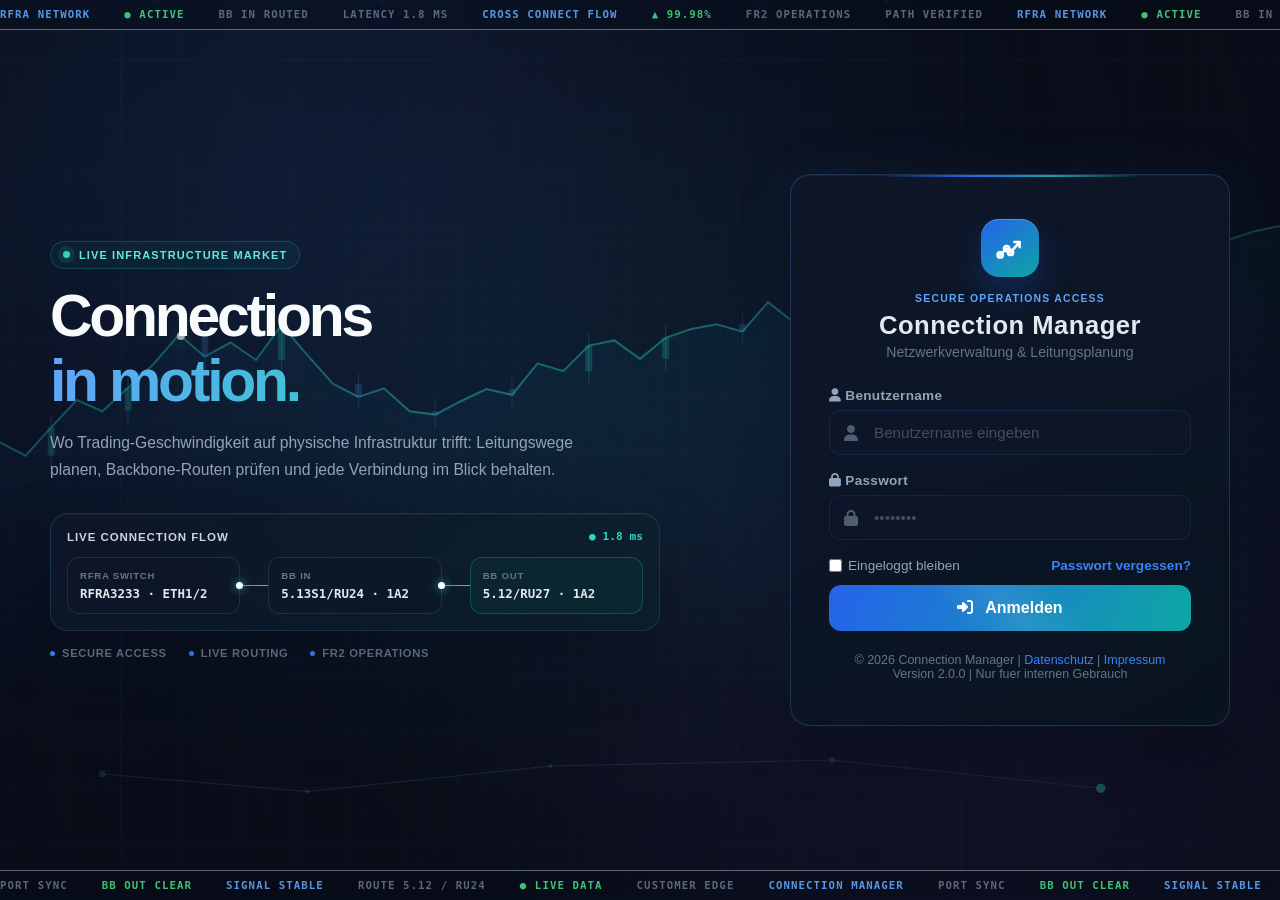
==== commit 6d264b00: "Revert "Merge pull request #10 from sherzai-equinix/update/rack-2026-10" This reverts commit 80fbb22" ====
--- a/frontend/index.html
+++ b/frontend/index.html
@@ -7,7 +7,6 @@
   <link rel="icon" type="image/png" href="logo.png">
   <meta http-equiv="refresh" content="0; url=dashboard.html" />
   <link rel="stylesheet" href="styles.css" />
-  <link rel="stylesheet" href="theme.css" />
 </head>
 <body>
   <main class="page-wrap">
@@ -20,6 +19,5 @@
   <script>
     window.location.replace("dashboard.html");
   </script>
-<script src="theme.js"></script>
 </body>
 </html>
